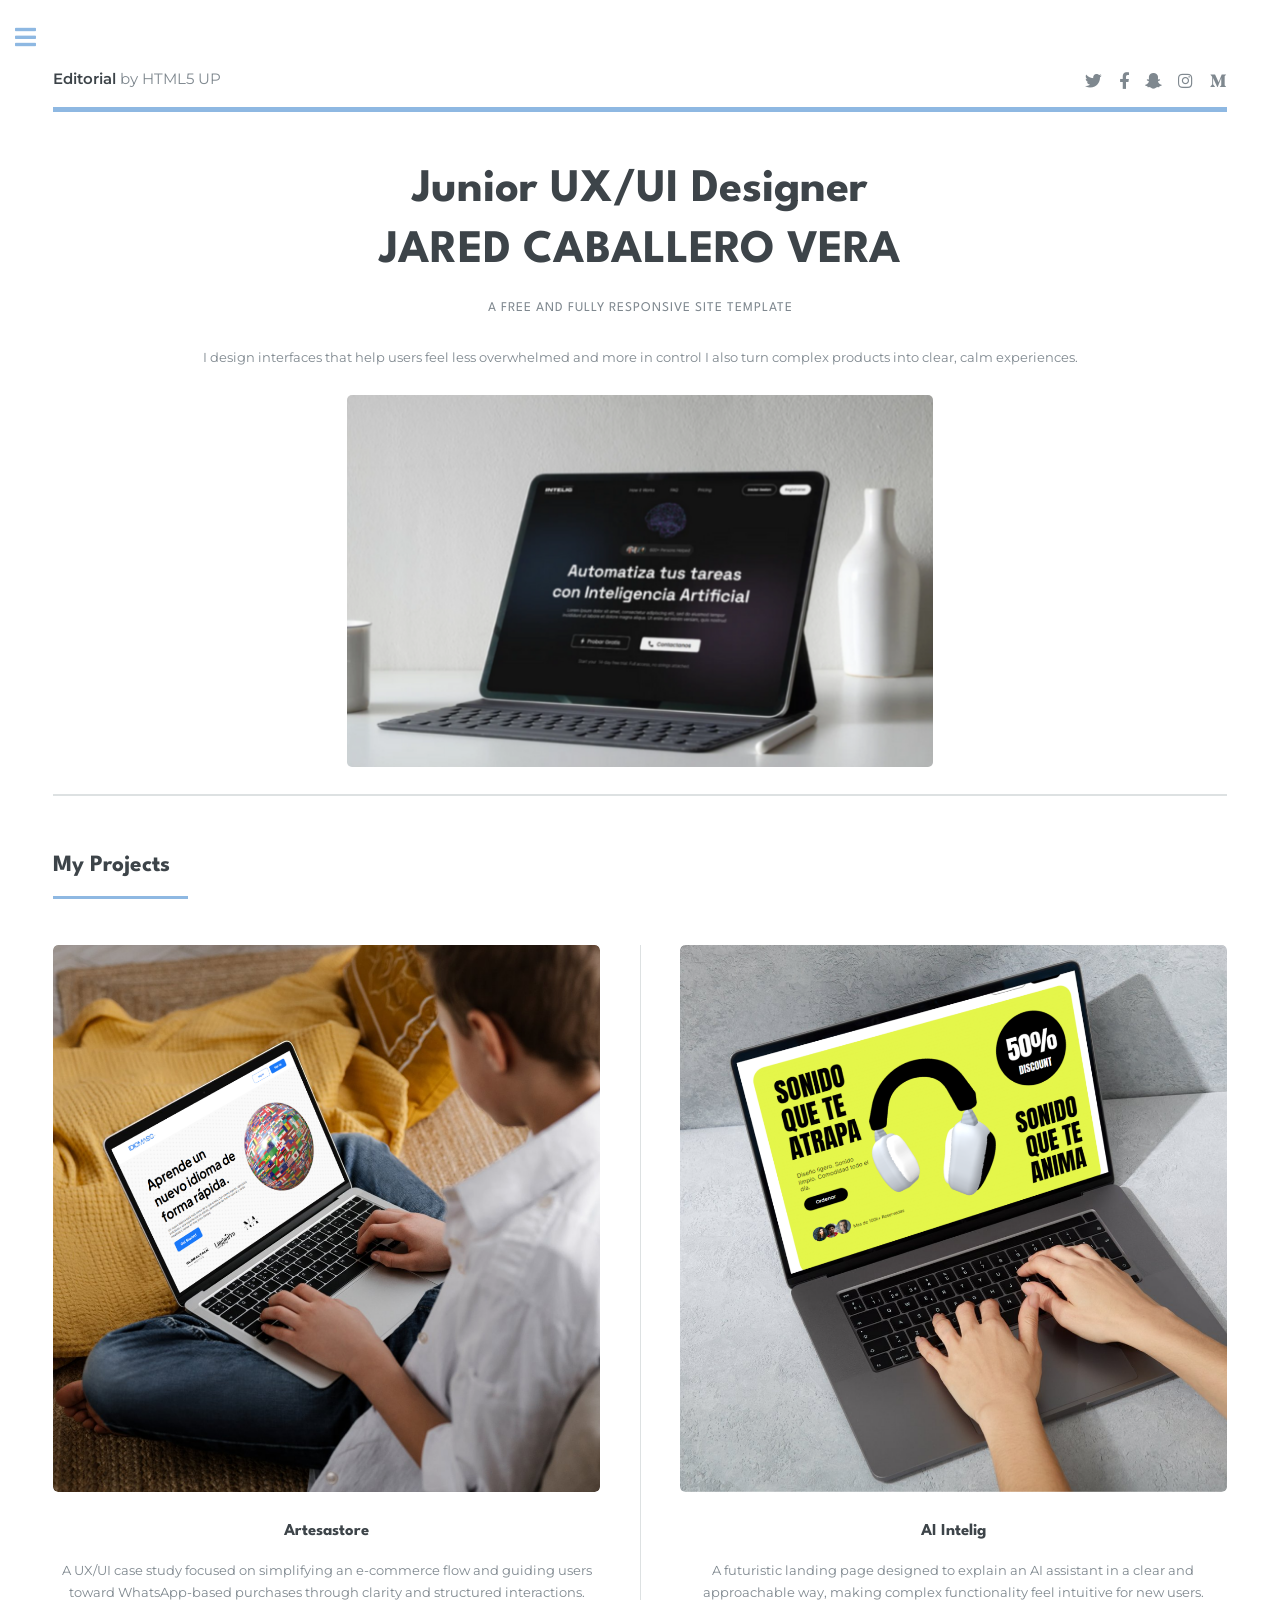
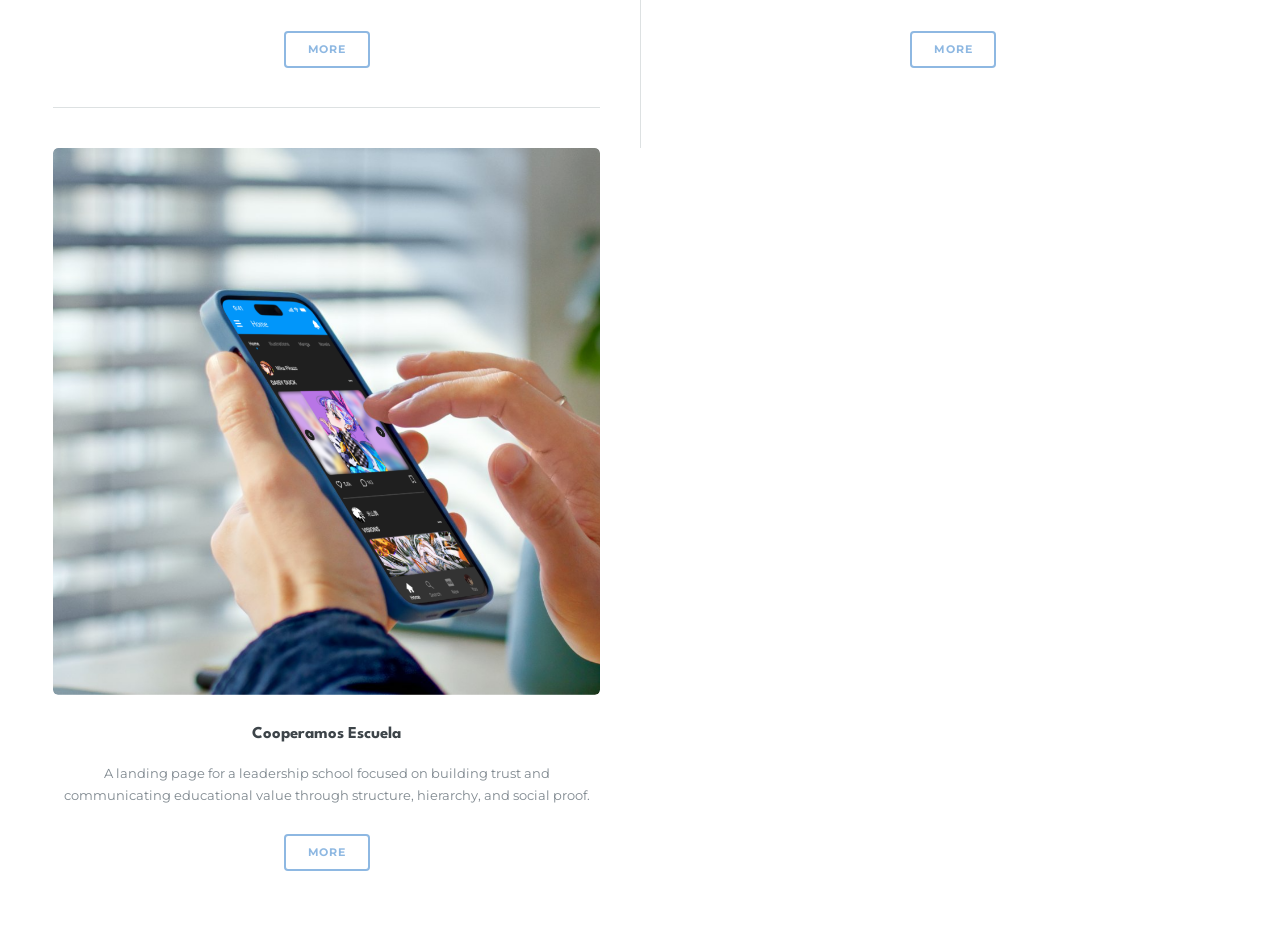
==== index.html @ 34483454 "Update index.html" ====
<!DOCTYPE HTML>
<!--
	Editorial by HTML5 UP
	html5up.net | @ajlkn
	Free for personal and commercial use under the CCA 3.0 license (html5up.net/license)
-->
<html>
	<head>
		<title>Editorial by HTML5 UP</title>
		<meta charset="utf-8" />
		<meta name="viewport" content="width=device-width, initial-scale=1, user-scalable=no" />
		<link rel="stylesheet" href="assets/css/main.css" />
	</head>
	<body class="is-preload">

		<!-- Wrapper -->
			<div id="wrapper">

				<!-- Main -->
					<div id="main">
						<div class="inner">

							<!-- Header -->
								<header id="header">
									<a href="index.html" class="logo"><strong>Editorial</strong> by HTML5 UP</a>
									<ul class="icons">
										<li><a href="#" class="icon brands fa-twitter"><span class="label">Twitter</span></a></li>
										<li><a href="#" class="icon brands fa-facebook-f"><span class="label">Facebook</span></a></li>
										<li><a href="#" class="icon brands fa-snapchat-ghost"><span class="label">Snapchat</span></a></li>
										<li><a href="#" class="icon brands fa-instagram"><span class="label">Instagram</span></a></li>
										<li><a href="#" class="icon brands fa-medium-m"><span class="label">Medium</span></a></li>
									</ul>
								</header>

							<!-- Banner -->
								<section id="banner">
									<div class="content">
										<header>
											<h1>Junior UX/UI Designer<br />
											JARED CABALLERO VERA</h1>
											<p>A free and fully responsive site template</p>
										</header>
										<p>I design interfaces that help users feel less overwhelmed and more in control I also turn complex products into clear, calm experiences.</p>

									<span class="image main">
										<img src="images/Fotodeverdad.png" alt="Mi foto del diseño">
										
									</span>
									</div>

										<!--OE ACA PARA INSERTAR LA IMAGEN -->


								</section>


						
														<!-- Section DE LOS PROYECTOS -->
								<section>
									<header class="major">
										<h2>My Projects</h2>
									</header>
									<div class="posts">
										<article>
											<a href="#" class="image"><img src="images/Imagen1.png" alt="" /></a>
											<h3>Artesastore</h3>
											<p>A UX/UI case study focused on simplifying an e-commerce flow and guiding users toward WhatsApp-based purchases through clarity and structured interactions.</p>
											<ul class="actions">
												<li><a href="#" class="button">More</a></li>
											</ul>
										</article>
										<article>
											<a href="#" class="image"><img src="images/Imagen2.png" alt="" /></a>
											<h3>AI Intelig</h3>
											<p>A futuristic landing page designed to explain an AI assistant in a clear and approachable way, making complex functionality feel intuitive for new users.</p>
											<ul class="actions">
												<li><a href="#" class="button">More</a></li>
											</ul>
										</article>
										<article>
											<a href="#" class="image"><img src="images/Imagen3.png" alt="" /></a>
											<h3>Cooperamos Escuela</h3>
											<p>A landing page for a leadership school focused on building trust and communicating educational value through structure, hierarchy, and social proof.</p>
											<ul class="actions">
												<li><a href="#" class="button">More</a></li>
											</ul>
										</article>

									</div>
								</section>

						</div>
					</div>


				<!-- Sidebar -->
					<div id="sidebar">
						<div class="inner">



							<!-- Menu -->
								<nav id="menu">
									<header class="major">
										<h2>Menu</h2>
									</header>
									<ul>
										<li><a href="index.html">Homepage</a></li>
										<li><a href="generic.html">Artesastore</a></li>
										<li><a href="Ai Intelig.html">AI Intelig</a></li>
										<li><a href="CooEsc.html">Cooperamos Escuela</a></li>
									</ul>
								</nav>

							<!-- Section -->


							<!-- Section -->
								<section>
									<header class="major">
										<h2>Get in touch</h2>
									</header>
									
									<ul class="contact">
										<li class="icon solid fa-envelope"><a href="#">contact.jaredcv@gmail.com</a></li>
										<li class="icon solid fa-phone">(+57) 317-5862447</li>
										<li class="icon solid fa-home">Bucaramanga,Colombia</li>
										
									</ul>
								</section>

							<!-- Footer -->
								<footer id="footer">
									<p class="copyright">&copy; Untitled. All rights reserved. Demo Images: <a href="https://unsplash.com">Unsplash</a>. Design: <a href="https://html5up.net">HTML5 UP</a>.</p>
								</footer>

						</div>
					</div>

			</div>

		<!-- Scripts -->
			<script src="assets/js/jquery.min.js"></script>
			<script src="assets/js/browser.min.js"></script>
			<script src="assets/js/breakpoints.min.js"></script>
			<script src="assets/js/util.js"></script>
			<script src="assets/js/main.js"></script>

	</body>
</html>
---- assets/css/main.css ----
@import url(fontawesome-all.min.css);
@import url("https://fonts.googleapis.com/css2?family=League+Spartan:wght@100..900&display=swap");
@import url('https://fonts.googleapis.com/css2?family=Montserrat:ital,wght@0,100..900;1,100..900&display=swap');

/*
	Editorial by HTML5 UP
	html5up.net | @ajlkn
	Free for personal and commercial use under the CCA 3.0 license (html5up.net/license)
*/
html, body, div, span, applet, object,
iframe, h1, h2, h3, h4, h5, h6, p, blockquote,
pre, a, abbr, acronym, address, big, cite,
code, del, dfn, em, img, ins, kbd, q, s, samp,
small, strike, strong, sub, sup, tt, var, b,
u, i, center, dl, dt, dd, ol, ul, li, fieldset,
form, label, legend, table, caption, tbody,
tfoot, thead, tr, th, td, article, aside,
canvas, details, embed, figure, figcaption,
footer, header, hgroup, menu, nav, output, ruby,
section, summary, time, mark, audio, video {
  margin: 0;
  padding: 0;
  border: 0;
  font-size: 100%;
  font: inherit;
  vertical-align: baseline; }

article, aside, details, figcaption, figure,
footer, header, hgroup, menu, nav, section {
  display: block; }

body {
  line-height: 1; }

ol, ul {
  list-style: none; }

blockquote, q {
  quotes: none; }
  blockquote:before, blockquote:after, q:before, q:after {
    content: '';
    content: none; }

table {
  border-collapse: collapse;
  border-spacing: 0; }

body {
  -webkit-text-size-adjust: none; }

mark {
  background-color: transparent;
  color: inherit; }

input::-moz-focus-inner {
  border: 0;
  padding: 0; }

input, select, textarea {
  -moz-appearance: none;
  -webkit-appearance: none;
  -ms-appearance: none;
  appearance: none; }

/* Basic */
@-ms-viewport {
  width: device-width; }

body {
  -ms-overflow-style: scrollbar; }

@media screen and (max-width: 480px) {
  html, body {
    min-width: 320px; } }

html {
  box-sizing: border-box; }

*, *:before, *:after {
  box-sizing: inherit; }

body {
  background: #ffffff; }
  body.is-preload *, body.is-preload *:before, body.is-preload *:after, body.is-resizing *, body.is-resizing *:before, body.is-resizing *:after {
    -moz-animation: none !important;
    -webkit-animation: none !important;
    -ms-animation: none !important;
    animation: none !important;
    -moz-transition: none !important;
    -webkit-transition: none !important;
    -ms-transition: none !important;
    transition: none !important; }

/* Type */
body, input, select, textarea {
  color: #7f888f;
  font-family: "Montserrat", sans-serif;
  font-size: 13pt;
  font-weight: 400;
  line-height: 1.65; }
  @media screen and (max-width: 1680px) {
    body, input, select, textarea {
      font-size: 11pt; } }
  @media screen and (max-width: 1280px) {
    body, input, select, textarea {
      font-size: 10pt; } }
  @media screen and (max-width: 360px) {
    body, input, select, textarea {
      font-size: 9pt; } }

a {
	font-family: "Montserrat", sans-serif !important;
  -moz-transition: color 0.2s ease-in-out, border-bottom-color 0.2s ease-in-out;
  -webkit-transition: color 0.2s ease-in-out, border-bottom-color 0.2s ease-in-out;
  -ms-transition: color 0.2s ease-in-out, border-bottom-color 0.2s ease-in-out;
  transition: color 0.2s ease-in-out, border-bottom-color 0.2s ease-in-out;
  border-bottom: dotted 1px;
  color: #8eb8e2;
  text-decoration: none; }
  a:hover {
    border-bottom-color: #8eb8e2;
    color: #8eb8e2 !important; }
    a:hover strong {
      color: inherit; }

strong, b {
  color: #3d4449;
  font-weight: 600; }

em, i {
  font-style: italic; }

p {
  margin: 0 0 2em 0; }

h1, h2, h3, h4, h5, h6 {
  color: #3d4449;
  font-family: "League Spartan", sans-serif;
  font-weight: 700;
  line-height: 1.5;
  margin: 0 0 1em 0; }
  h1 a, h2 a, h3 a, h4 a, h5 a, h6 a {
    color: inherit;
    text-decoration: none;
    border-bottom: 0; }

h1 {
  font-size: 4em;
  margin: 0 0 0.5em 0;
  line-height: 1.3; }

h2 {
  font-size: 1.75em; }

h3 {
  font-size: 1.25em; }

h4 {
  font-size: 1.1em; }

h5 {
  font-size: 0.9em; }

h6 {
  font-size: 0.7em; }

@media screen and (max-width: 1680px) {
  h1 {
    font-size: 3.5em; } }

@media screen and (max-width: 980px) {
  h1 {
    font-size: 3.25em; } }

@media screen and (max-width: 736px) {
  h1 {
    font-size: 2em;
    line-height: 1.4; }
  h2 {
    font-size: 1.5em; } }

sub {
  font-size: 0.8em;
  position: relative;
  top: 0.5em; }

sup {
  font-size: 0.8em;
  position: relative;
  top: -0.5em; }

blockquote {
  border-left: solid 3px rgba(210, 215, 217, 0.75);
  font-style: italic;
  margin: 0 0 2em 0;
  padding: 0.5em 0 0.5em 2em; }

code {
  background: rgba(230, 235, 237, 0.25);
  border-radius: 0.375em;
  border: solid 1px rgba(210, 215, 217, 0.75);
  font-family: "League Spartan", sans-serif;
  font-size: 0.9em;
  margin: 0 0.25em;
  padding: 0.25em 0.65em; }

pre {
  -webkit-overflow-scrolling: touch;
  font-family: "League Spartan", sans-serif;
  font-size: 0.9em;
  margin: 0 0 2em 0; }
  pre code {
    display: block;
    line-height: 1.75;
    padding: 1em 1.5em;
    overflow-x: auto; }

hr {
  border: 0;
  border-bottom: solid 1px rgba(210, 215, 217, 0.75);
  margin: 2em 0; }
  hr.major {
    margin: 3em 0; }

.align-left {
  text-align: left; }

.align-center {
  text-align: center; }

.align-right {
  text-align: right; }

/* Row */
.row {
  display: flex;
  flex-wrap: wrap;
  box-sizing: border-box;
  align-items: stretch; }
  .row > * {
    box-sizing: border-box; }
  .row.gtr-uniform > * > :last-child {
    margin-bottom: 0; }
  .row.aln-left {
    justify-content: flex-start; }
  .row.aln-center {
    justify-content: center; }
  .row.aln-right {
    justify-content: flex-end; }
  .row.aln-top {
    align-items: flex-start; }
  .row.aln-middle {
    align-items: center; }
  .row.aln-bottom {
    align-items: flex-end; }
  .row > .imp {
    order: -1; }
  .row > .col-1 {
    width: 8.33333%; }
  .row > .off-1 {
    margin-left: 8.33333%; }
  .row > .col-2 {
    width: 16.66667%; }
  .row > .off-2 {
    margin-left: 16.66667%; }
  .row > .col-3 {
    width: 25%; }
  .row > .off-3 {
    margin-left: 25%; }
  .row > .col-4 {
    width: 33.33333%; }
  .row > .off-4 {
    margin-left: 33.33333%; }
  .row > .col-5 {
    width: 41.66667%; }
  .row > .off-5 {
    margin-left: 41.66667%; }
  .row > .col-6 {
    width: 50%; }
  .row > .off-6 {
    margin-left: 50%; }
  .row > .col-7 {
    width: 58.33333%; }
  .row > .off-7 {
    margin-left: 58.33333%; }
  .row > .col-8 {
    width: 66.66667%; }
  .row > .off-8 {
    margin-left: 66.66667%; }
  .row > .col-9 {
    width: 75%; }
  .row > .off-9 {
    margin-left: 75%; }
  .row > .col-10 {
    width: 83.33333%; }
  .row > .off-10 {
    margin-left: 83.33333%; }
  .row > .col-11 {
    width: 91.66667%; }
  .row > .off-11 {
    margin-left: 91.66667%; }
  .row > .col-12 {
    width: 100%; }
  .row > .off-12 {
    margin-left: 100%; }
  .row.gtr-0 {
    margin-top: 0;
    margin-left: 0em; }
    .row.gtr-0 > * {
      padding: 0 0 0 0em; }
    .row.gtr-0.gtr-uniform {
      margin-top: 0em; }
      .row.gtr-0.gtr-uniform > * {
        padding-top: 0em; }
  .row.gtr-25 {
    margin-top: 0;
    margin-left: -0.375em; }
    .row.gtr-25 > * {
      padding: 0 0 0 0.375em; }
    .row.gtr-25.gtr-uniform {
      margin-top: -0.375em; }
      .row.gtr-25.gtr-uniform > * {
        padding-top: 0.375em; }
  .row.gtr-50 {
    margin-top: 0;
    margin-left: -0.75em; }
    .row.gtr-50 > * {
      padding: 0 0 0 0.75em; }
    .row.gtr-50.gtr-uniform {
      margin-top: -0.75em; }
      .row.gtr-50.gtr-uniform > * {
        padding-top: 0.75em; }
  .row {
    margin-top: 0;
    margin-left: -1.5em; }
    .row > * {
      padding: 0 0 0 1.5em; }
    .row.gtr-uniform {
      margin-top: -1.5em; }
      .row.gtr-uniform > * {
        padding-top: 1.5em; }
  .row.gtr-150 {
    margin-top: 0;
    margin-left: -2.25em; }
    .row.gtr-150 > * {
      padding: 0 0 0 2.25em; }
    .row.gtr-150.gtr-uniform {
      margin-top: -2.25em; }
      .row.gtr-150.gtr-uniform > * {
        padding-top: 2.25em; }
  .row.gtr-200 {
    margin-top: 0;
    margin-left: -3em; }
    .row.gtr-200 > * {
      padding: 0 0 0 3em; }
    .row.gtr-200.gtr-uniform {
      margin-top: -3em; }
      .row.gtr-200.gtr-uniform > * {
        padding-top: 3em; }
  @media screen and (max-width: 1680px) {
    .row {
      display: flex;
      flex-wrap: wrap;
      box-sizing: border-box;
      align-items: stretch; }
      .row > * {
        box-sizing: border-box; }
      .row.gtr-uniform > * > :last-child {
        margin-bottom: 0; }
      .row.aln-left {
        justify-content: flex-start; }
      .row.aln-center {
        justify-content: center; }
      .row.aln-right {
        justify-content: flex-end; }
      .row.aln-top {
        align-items: flex-start; }
      .row.aln-middle {
        align-items: center; }
      .row.aln-bottom {
        align-items: flex-end; }
      .row > .imp-xlarge {
        order: -1; }
      .row > .col-1-xlarge {
        width: 8.33333%; }
      .row > .off-1-xlarge {
        margin-left: 8.33333%; }
      .row > .col-2-xlarge {
        width: 16.66667%; }
      .row > .off-2-xlarge {
        margin-left: 16.66667%; }
      .row > .col-3-xlarge {
        width: 25%; }
      .row > .off-3-xlarge {
        margin-left: 25%; }
      .row > .col-4-xlarge {
        width: 33.33333%; }
      .row > .off-4-xlarge {
        margin-left: 33.33333%; }
      .row > .col-5-xlarge {
        width: 41.66667%; }
      .row > .off-5-xlarge {
        margin-left: 41.66667%; }
      .row > .col-6-xlarge {
        width: 50%; }
      .row > .off-6-xlarge {
        margin-left: 50%; }
      .row > .col-7-xlarge {
        width: 58.33333%; }
      .row > .off-7-xlarge {
        margin-left: 58.33333%; }
      .row > .col-8-xlarge {
        width: 66.66667%; }
      .row > .off-8-xlarge {
        margin-left: 66.66667%; }
      .row > .col-9-xlarge {
        width: 75%; }
      .row > .off-9-xlarge {
        margin-left: 75%; }
      .row > .col-10-xlarge {
        width: 83.33333%; }
      .row > .off-10-xlarge {
        margin-left: 83.33333%; }
      .row > .col-11-xlarge {
        width: 91.66667%; }
      .row > .off-11-xlarge {
        margin-left: 91.66667%; }
      .row > .col-12-xlarge {
        width: 100%; }
      .row > .off-12-xlarge {
        margin-left: 100%; }
      .row.gtr-0 {
        margin-top: 0;
        margin-left: 0em; }
        .row.gtr-0 > * {
          padding: 0 0 0 0em; }
        .row.gtr-0.gtr-uniform {
          margin-top: 0em; }
          .row.gtr-0.gtr-uniform > * {
            padding-top: 0em; }
      .row.gtr-25 {
        margin-top: 0;
        margin-left: -0.375em; }
        .row.gtr-25 > * {
          padding: 0 0 0 0.375em; }
        .row.gtr-25.gtr-uniform {
          margin-top: -0.375em; }
          .row.gtr-25.gtr-uniform > * {
            padding-top: 0.375em; }
      .row.gtr-50 {
        margin-top: 0;
        margin-left: -0.75em; }
        .row.gtr-50 > * {
          padding: 0 0 0 0.75em; }
        .row.gtr-50.gtr-uniform {
          margin-top: -0.75em; }
          .row.gtr-50.gtr-uniform > * {
            padding-top: 0.75em; }
      .row {
        margin-top: 0;
        margin-left: -1.5em; }
        .row > * {
          padding: 0 0 0 1.5em; }
        .row.gtr-uniform {
          margin-top: -1.5em; }
          .row.gtr-uniform > * {
            padding-top: 1.5em; }
      .row.gtr-150 {
        margin-top: 0;
        margin-left: -2.25em; }
        .row.gtr-150 > * {
          padding: 0 0 0 2.25em; }
        .row.gtr-150.gtr-uniform {
          margin-top: -2.25em; }
          .row.gtr-150.gtr-uniform > * {
            padding-top: 2.25em; }
      .row.gtr-200 {
        margin-top: 0;
        margin-left: -3em; }
        .row.gtr-200 > * {
          padding: 0 0 0 3em; }
        .row.gtr-200.gtr-uniform {
          margin-top: -3em; }
          .row.gtr-200.gtr-uniform > * {
            padding-top: 3em; } }
  @media screen and (max-width: 1280px) {
    .row {
      display: flex;
      flex-wrap: wrap;
      box-sizing: border-box;
      align-items: stretch; }
      .row > * {
        box-sizing: border-box; }
      .row.gtr-uniform > * > :last-child {
        margin-bottom: 0; }
      .row.aln-left {
        justify-content: flex-start; }
      .row.aln-center {
        justify-content: center; }
      .row.aln-right {
        justify-content: flex-end; }
      .row.aln-top {
        align-items: flex-start; }
      .row.aln-middle {
        align-items: center; }
      .row.aln-bottom {
        align-items: flex-end; }
      .row > .imp-large {
        order: -1; }
      .row > .col-1-large {
        width: 8.33333%; }
      .row > .off-1-large {
        margin-left: 8.33333%; }
      .row > .col-2-large {
        width: 16.66667%; }
      .row > .off-2-large {
        margin-left: 16.66667%; }
      .row > .col-3-large {
        width: 25%; }
      .row > .off-3-large {
        margin-left: 25%; }
      .row > .col-4-large {
        width: 33.33333%; }
      .row > .off-4-large {
        margin-left: 33.33333%; }
      .row > .col-5-large {
        width: 41.66667%; }
      .row > .off-5-large {
        margin-left: 41.66667%; }
      .row > .col-6-large {
        width: 50%; }
      .row > .off-6-large {
        margin-left: 50%; }
      .row > .col-7-large {
        width: 58.33333%; }
      .row > .off-7-large {
        margin-left: 58.33333%; }
      .row > .col-8-large {
        width: 66.66667%; }
      .row > .off-8-large {
        margin-left: 66.66667%; }
      .row > .col-9-large {
        width: 75%; }
      .row > .off-9-large {
        margin-left: 75%; }
      .row > .col-10-large {
        width: 83.33333%; }
      .row > .off-10-large {
        margin-left: 83.33333%; }
      .row > .col-11-large {
        width: 91.66667%; }
      .row > .off-11-large {
        margin-left: 91.66667%; }
      .row > .col-12-large {
        width: 100%; }
      .row > .off-12-large {
        margin-left: 100%; }
      .row.gtr-0 {
        margin-top: 0;
        margin-left: 0em; }
        .row.gtr-0 > * {
          padding: 0 0 0 0em; }
        .row.gtr-0.gtr-uniform {
          margin-top: 0em; }
          .row.gtr-0.gtr-uniform > * {
            padding-top: 0em; }
      .row.gtr-25 {
        margin-top: 0;
        margin-left: -0.375em; }
        .row.gtr-25 > * {
          padding: 0 0 0 0.375em; }
        .row.gtr-25.gtr-uniform {
          margin-top: -0.375em; }
          .row.gtr-25.gtr-uniform > * {
            padding-top: 0.375em; }
      .row.gtr-50 {
        margin-top: 0;
        margin-left: -0.75em; }
        .row.gtr-50 > * {
          padding: 0 0 0 0.75em; }
        .row.gtr-50.gtr-uniform {
          margin-top: -0.75em; }
          .row.gtr-50.gtr-uniform > * {
            padding-top: 0.75em; }
      .row {
        margin-top: 0;
        margin-left: -1.5em; }
        .row > * {
          padding: 0 0 0 1.5em; }
        .row.gtr-uniform {
          margin-top: -1.5em; }
          .row.gtr-uniform > * {
            padding-top: 1.5em; }
      .row.gtr-150 {
        margin-top: 0;
        margin-left: -2.25em; }
        .row.gtr-150 > * {
          padding: 0 0 0 2.25em; }
        .row.gtr-150.gtr-uniform {
          margin-top: -2.25em; }
          .row.gtr-150.gtr-uniform > * {
            padding-top: 2.25em; }
      .row.gtr-200 {
        margin-top: 0;
        margin-left: -3em; }
        .row.gtr-200 > * {
          padding: 0 0 0 3em; }
        .row.gtr-200.gtr-uniform {
          margin-top: -3em; }
          .row.gtr-200.gtr-uniform > * {
            padding-top: 3em; } }
  @media screen and (max-width: 980px) {
    .row {
      display: flex;
      flex-wrap: wrap;
      box-sizing: border-box;
      align-items: stretch; }
      .row > * {
        box-sizing: border-box; }
      .row.gtr-uniform > * > :last-child {
        margin-bottom: 0; }
      .row.aln-left {
        justify-content: flex-start; }
      .row.aln-center {
        justify-content: center; }
      .row.aln-right {
        justify-content: flex-end; }
      .row.aln-top {
        align-items: flex-start; }
      .row.aln-middle {
        align-items: center; }
      .row.aln-bottom {
        align-items: flex-end; }
      .row > .imp-medium {
        order: -1; }
      .row > .col-1-medium {
        width: 8.33333%; }
      .row > .off-1-medium {
        margin-left: 8.33333%; }
      .row > .col-2-medium {
        width: 16.66667%; }
      .row > .off-2-medium {
        margin-left: 16.66667%; }
      .row > .col-3-medium {
        width: 25%; }
      .row > .off-3-medium {
        margin-left: 25%; }
      .row > .col-4-medium {
        width: 33.33333%; }
      .row > .off-4-medium {
        margin-left: 33.33333%; }
      .row > .col-5-medium {
        width: 41.66667%; }
      .row > .off-5-medium {
        margin-left: 41.66667%; }
      .row > .col-6-medium {
        width: 50%; }
      .row > .off-6-medium {
        margin-left: 50%; }
      .row > .col-7-medium {
        width: 58.33333%; }
      .row > .off-7-medium {
        margin-left: 58.33333%; }
      .row > .col-8-medium {
        width: 66.66667%; }
      .row > .off-8-medium {
        margin-left: 66.66667%; }
      .row > .col-9-medium {
        width: 75%; }
      .row > .off-9-medium {
        margin-left: 75%; }
      .row > .col-10-medium {
        width: 83.33333%; }
      .row > .off-10-medium {
        margin-left: 83.33333%; }
      .row > .col-11-medium {
        width: 91.66667%; }
      .row > .off-11-medium {
        margin-left: 91.66667%; }
      .row > .col-12-medium {
        width: 100%; }
      .row > .off-12-medium {
        margin-left: 100%; }
      .row.gtr-0 {
        margin-top: 0;
        margin-left: 0em; }
        .row.gtr-0 > * {
          padding: 0 0 0 0em; }
        .row.gtr-0.gtr-uniform {
          margin-top: 0em; }
          .row.gtr-0.gtr-uniform > * {
            padding-top: 0em; }
      .row.gtr-25 {
        margin-top: 0;
        margin-left: -0.375em; }
        .row.gtr-25 > * {
          padding: 0 0 0 0.375em; }
        .row.gtr-25.gtr-uniform {
          margin-top: -0.375em; }
          .row.gtr-25.gtr-uniform > * {
            padding-top: 0.375em; }
      .row.gtr-50 {
        margin-top: 0;
        margin-left: -0.75em; }
        .row.gtr-50 > * {
          padding: 0 0 0 0.75em; }
        .row.gtr-50.gtr-uniform {
          margin-top: -0.75em; }
          .row.gtr-50.gtr-uniform > * {
            padding-top: 0.75em; }
      .row {
        margin-top: 0;
        margin-left: -1.5em; }
        .row > * {
          padding: 0 0 0 1.5em; }
        .row.gtr-uniform {
          margin-top: -1.5em; }
          .row.gtr-uniform > * {
            padding-top: 1.5em; }
      .row.gtr-150 {
        margin-top: 0;
        margin-left: -2.25em; }
        .row.gtr-150 > * {
          padding: 0 0 0 2.25em; }
        .row.gtr-150.gtr-uniform {
          margin-top: -2.25em; }
          .row.gtr-150.gtr-uniform > * {
            padding-top: 2.25em; }
      .row.gtr-200 {
        margin-top: 0;
        margin-left: -3em; }
        .row.gtr-200 > * {
          padding: 0 0 0 3em; }
        .row.gtr-200.gtr-uniform {
          margin-top: -3em; }
          .row.gtr-200.gtr-uniform > * {
            padding-top: 3em; } }
  @media screen and (max-width: 736px) {
    .row {
      display: flex;
      flex-wrap: wrap;
      box-sizing: border-box;
      align-items: stretch; }
      .row > * {
        box-sizing: border-box; }
      .row.gtr-uniform > * > :last-child {
        margin-bottom: 0; }
      .row.aln-left {
        justify-content: flex-start; }
      .row.aln-center {
        justify-content: center; }
      .row.aln-right {
        justify-content: flex-end; }
      .row.aln-top {
        align-items: flex-start; }
      .row.aln-middle {
        align-items: center; }
      .row.aln-bottom {
        align-items: flex-end; }
      .row > .imp-small {
        order: -1; }
      .row > .col-1-small {
        width: 8.33333%; }
      .row > .off-1-small {
        margin-left: 8.33333%; }
      .row > .col-2-small {
        width: 16.66667%; }
      .row > .off-2-small {
        margin-left: 16.66667%; }
      .row > .col-3-small {
        width: 25%; }
      .row > .off-3-small {
        margin-left: 25%; }
      .row > .col-4-small {
        width: 33.33333%; }
      .row > .off-4-small {
        margin-left: 33.33333%; }
      .row > .col-5-small {
        width: 41.66667%; }
      .row > .off-5-small {
        margin-left: 41.66667%; }
      .row > .col-6-small {
        width: 50%; }
      .row > .off-6-small {
        margin-left: 50%; }
      .row > .col-7-small {
        width: 58.33333%; }
      .row > .off-7-small {
        margin-left: 58.33333%; }
      .row > .col-8-small {
        width: 66.66667%; }
      .row > .off-8-small {
        margin-left: 66.66667%; }
      .row > .col-9-small {
        width: 75%; }
      .row > .off-9-small {
        margin-left: 75%; }
      .row > .col-10-small {
        width: 83.33333%; }
      .row > .off-10-small {
        margin-left: 83.33333%; }
      .row > .col-11-small {
        width: 91.66667%; }
      .row > .off-11-small {
        margin-left: 91.66667%; }
      .row > .col-12-small {
        width: 100%; }
      .row > .off-12-small {
        margin-left: 100%; }
      .row.gtr-0 {
        margin-top: 0;
        margin-left: 0em; }
        .row.gtr-0 > * {
          padding: 0 0 0 0em; }
        .row.gtr-0.gtr-uniform {
          margin-top: 0em; }
          .row.gtr-0.gtr-uniform > * {
            padding-top: 0em; }
      .row.gtr-25 {
        margin-top: 0;
        margin-left: -0.375em; }
        .row.gtr-25 > * {
          padding: 0 0 0 0.375em; }
        .row.gtr-25.gtr-uniform {
          margin-top: -0.375em; }
          .row.gtr-25.gtr-uniform > * {
            padding-top: 0.375em; }
      .row.gtr-50 {
        margin-top: 0;
        margin-left: -0.75em; }
        .row.gtr-50 > * {
          padding: 0 0 0 0.75em; }
        .row.gtr-50.gtr-uniform {
          margin-top: -0.75em; }
          .row.gtr-50.gtr-uniform > * {
            padding-top: 0.75em; }
      .row {
        margin-top: 0;
        margin-left: -1.5em; }
        .row > * {
          padding: 0 0 0 1.5em; }
        .row.gtr-uniform {
          margin-top: -1.5em; }
          .row.gtr-uniform > * {
            padding-top: 1.5em; }
      .row.gtr-150 {
        margin-top: 0;
        margin-left: -2.25em; }
        .row.gtr-150 > * {
          padding: 0 0 0 2.25em; }
        .row.gtr-150.gtr-uniform {
          margin-top: -2.25em; }
          .row.gtr-150.gtr-uniform > * {
            padding-top: 2.25em; }
      .row.gtr-200 {
        margin-top: 0;
        margin-left: -3em; }
        .row.gtr-200 > * {
          padding: 0 0 0 3em; }
        .row.gtr-200.gtr-uniform {
          margin-top: -3em; }
          .row.gtr-200.gtr-uniform > * {
            padding-top: 3em; } }
  @media screen and (max-width: 480px) {
    .row {
      display: flex;
      flex-wrap: wrap;
      box-sizing: border-box;
      align-items: stretch; }
      .row > * {
        box-sizing: border-box; }
      .row.gtr-uniform > * > :last-child {
        margin-bottom: 0; }
      .row.aln-left {
        justify-content: flex-start; }
      .row.aln-center {
        justify-content: center; }
      .row.aln-right {
        justify-content: flex-end; }
      .row.aln-top {
        align-items: flex-start; }
      .row.aln-middle {
        align-items: center; }
      .row.aln-bottom {
        align-items: flex-end; }
      .row > .imp-xsmall {
        order: -1; }
      .row > .col-1-xsmall {
        width: 8.33333%; }
      .row > .off-1-xsmall {
        margin-left: 8.33333%; }
      .row > .col-2-xsmall {
        width: 16.66667%; }
      .row > .off-2-xsmall {
        margin-left: 16.66667%; }
      .row > .col-3-xsmall {
        width: 25%; }
      .row > .off-3-xsmall {
        margin-left: 25%; }
      .row > .col-4-xsmall {
        width: 33.33333%; }
      .row > .off-4-xsmall {
        margin-left: 33.33333%; }
      .row > .col-5-xsmall {
        width: 41.66667%; }
      .row > .off-5-xsmall {
        margin-left: 41.66667%; }
      .row > .col-6-xsmall {
        width: 50%; }
      .row > .off-6-xsmall {
        margin-left: 50%; }
      .row > .col-7-xsmall {
        width: 58.33333%; }
      .row > .off-7-xsmall {
        margin-left: 58.33333%; }
      .row > .col-8-xsmall {
        width: 66.66667%; }
      .row > .off-8-xsmall {
        margin-left: 66.66667%; }
      .row > .col-9-xsmall {
        width: 75%; }
      .row > .off-9-xsmall {
        margin-left: 75%; }
      .row > .col-10-xsmall {
        width: 83.33333%; }
      .row > .off-10-xsmall {
        margin-left: 83.33333%; }
      .row > .col-11-xsmall {
        width: 91.66667%; }
      .row > .off-11-xsmall {
        margin-left: 91.66667%; }
      .row > .col-12-xsmall {
        width: 100%; }
      .row > .off-12-xsmall {
        margin-left: 100%; }
      .row.gtr-0 {
        margin-top: 0;
        margin-left: 0em; }
        .row.gtr-0 > * {
          padding: 0 0 0 0em; }
        .row.gtr-0.gtr-uniform {
          margin-top: 0em; }
          .row.gtr-0.gtr-uniform > * {
            padding-top: 0em; }
      .row.gtr-25 {
        margin-top: 0;
        margin-left: -0.375em; }
        .row.gtr-25 > * {
          padding: 0 0 0 0.375em; }
        .row.gtr-25.gtr-uniform {
          margin-top: -0.375em; }
          .row.gtr-25.gtr-uniform > * {
            padding-top: 0.375em; }
      .row.gtr-50 {
        margin-top: 0;
        margin-left: -0.75em; }
        .row.gtr-50 > * {
          padding: 0 0 0 0.75em; }
        .row.gtr-50.gtr-uniform {
          margin-top: -0.75em; }
          .row.gtr-50.gtr-uniform > * {
            padding-top: 0.75em; }
      .row {
        margin-top: 0;
        margin-left: -1.5em; }
        .row > * {
          padding: 0 0 0 1.5em; }
        .row.gtr-uniform {
          margin-top: -1.5em; }
          .row.gtr-uniform > * {
            padding-top: 1.5em; }
      .row.gtr-150 {
        margin-top: 0;
        margin-left: -2.25em; }
        .row.gtr-150 > * {
          padding: 0 0 0 2.25em; }
        .row.gtr-150.gtr-uniform {
          margin-top: -2.25em; }
          .row.gtr-150.gtr-uniform > * {
            padding-top: 2.25em; }
      .row.gtr-200 {
        margin-top: 0;
        margin-left: -3em; }
        .row.gtr-200 > * {
          padding: 0 0 0 3em; }
        .row.gtr-200.gtr-uniform {
          margin-top: -3em; }
          .row.gtr-200.gtr-uniform > * {
            padding-top: 3em; } }

/* Section/Article */
section.special, article.special {
  text-align: center; }

header p {
  font-family: "League Spartan", sans-serif;
  font-size: 1em;
  font-weight: 400;
  letter-spacing: 0.075em;
  margin-top: -0.5em;
  text-transform: uppercase; }

header.major > :last-child {
  border-bottom: solid 3px #8eb8e2; /*LINEA DE ABAJO DE LA SIDEBAR*/
  display: inline-block;
  margin: 0 0 2em 0;
  padding: 0 0.75em 0.5em 0; }

header.main > :last-child {
  margin: 0 0 1em 0; }

/* Form */
form {
  margin: 0 0 2em 0; }

label {
  color: #3d4449;
  display: block;
  font-size: 0.9em;
  font-weight: 600;
  margin: 0 0 1em 0; }

input[type="text"],
input[type="password"],
input[type="email"],
input[type="tel"],
input[type="search"],
input[type="url"],
select,
textarea {
  -moz-appearance: none;
  -webkit-appearance: none;
  -ms-appearance: none;
  appearance: none;
  background: #ffffff;
  border-radius: 0.375em;
  border: none;
  border: solid 1px rgba(210, 215, 217, 0.75);
  color: inherit;
  display: block;
  outline: 0;
  padding: 0 1em;
  text-decoration: none;
  width: 100%; }
  input[type="text"]:invalid,
  input[type="password"]:invalid,
  input[type="email"]:invalid,
  input[type="tel"]:invalid,
  input[type="search"]:invalid,
  input[type="url"]:invalid,
  select:invalid,
  textarea:invalid {
    box-shadow: none; }
  input[type="text"]:focus,
  input[type="password"]:focus,
  input[type="email"]:focus,
  input[type="tel"]:focus,
  input[type="search"]:focus,
  input[type="url"]:focus,
  select:focus,
  textarea:focus {
    border-color: #f56a6a;
    box-shadow: 0 0 0 1px #f56a6a; }

select {
  background-image: url("data:image/svg+xml;charset=utf8,%3Csvg xmlns='http://www.w3.org/2000/svg' width='40' height='40' preserveAspectRatio='none' viewBox='0 0 40 40'%3E%3Cpath d='M9.4,12.3l10.4,10.4l10.4-10.4c0.2-0.2,0.5-0.4,0.9-0.4c0.3,0,0.6,0.1,0.9,0.4l3.3,3.3c0.2,0.2,0.4,0.5,0.4,0.9 c0,0.4-0.1,0.6-0.4,0.9L20.7,31.9c-0.2,0.2-0.5,0.4-0.9,0.4c-0.3,0-0.6-0.1-0.9-0.4L4.3,17.3c-0.2-0.2-0.4-0.5-0.4-0.9 c0-0.4,0.1-0.6,0.4-0.9l3.3-3.3c0.2-0.2,0.5-0.4,0.9-0.4S9.1,12.1,9.4,12.3z' fill='rgba(210, 215, 217, 0.75)' /%3E%3C/svg%3E");
  background-size: 1.25em;
  background-repeat: no-repeat;
  background-position: calc(100% - 1em) center;
  height: 2.75em;
  padding-right: 2.75em;
  text-overflow: ellipsis; }
  select option {
    color: #3d4449;
    background: #ffffff; }
  select:focus::-ms-value {
    background-color: transparent; }
  select::-ms-expand {
    display: none; }

input[type="text"],
input[type="password"],
input[type="email"],
input[type="tel"],
input[type="search"],
input[type="url"],
select {
  height: 2.75em; }

textarea {
  padding: 0.75em 1em; }

input[type="checkbox"],
input[type="radio"] {
  -moz-appearance: none;
  -webkit-appearance: none;
  -ms-appearance: none;
  appearance: none;
  display: block;
  float: left;
  margin-right: -2em;
  opacity: 0;
  width: 1em;
  z-index: -1; }
  input[type="checkbox"] + label,
  input[type="radio"] + label {
    text-decoration: none;
    color: #7f888f;
    cursor: pointer;
    display: inline-block;
    font-size: 1em;
    font-weight: 400;
    padding-left: 2.4em;
    padding-right: 0.75em;
    position: relative; }
    input[type="checkbox"] + label:before,
    input[type="radio"] + label:before {
      -moz-osx-font-smoothing: grayscale;
      -webkit-font-smoothing: antialiased;
      display: inline-block;
      font-style: normal;
      font-variant: normal;
      text-rendering: auto;
      line-height: 1;
      text-transform: none !important;
      font-family: 'Font Awesome 5 Free';
      font-weight: 900; }
    input[type="checkbox"] + label:before,
    input[type="radio"] + label:before {
      background: #ffffff;
      border-radius: 0.375em;
      border: solid 1px rgba(210, 215, 217, 0.75);
      content: '';
      display: inline-block;
      font-size: 0.8em;
      height: 2.0625em;
      left: 0;
      line-height: 2.0625em;
      position: absolute;
      text-align: center;
      top: 0;
      width: 2.0625em; }
  input[type="checkbox"]:checked + label:before,
  input[type="radio"]:checked + label:before {
    background: #3d4449;
    border-color: #3d4449;
    color: #ffffff;
    content: '\f00c'; }
  input[type="checkbox"]:focus + label:before,
  input[type="radio"]:focus + label:before {
    border-color: #f56a6a;
    box-shadow: 0 0 0 1px #f56a6a; }

input[type="checkbox"] + label:before {
  border-radius: 0.375em; }

input[type="radio"] + label:before {
  border-radius: 100%; }

::-webkit-input-placeholder {
  color: #9fa3a6 !important;
  opacity: 1.0; }

:-moz-placeholder {
  color: #9fa3a6 !important;
  opacity: 1.0; }

::-moz-placeholder {
  color: #9fa3a6 !important;
  opacity: 1.0; }

:-ms-input-placeholder {
  color: #9fa3a6 !important;
  opacity: 1.0; }

/* Box */
.box {
  border-radius: 0.375em;
  border: solid 1px rgba(210, 215, 217, 0.75);
  margin-bottom: 2em;
  padding: 1.5em; }
  .box > :last-child,
  .box > :last-child > :last-child,
  .box > :last-child > :last-child > :last-child {
    margin-bottom: 0; }
  .box.alt {
    border: 0;
    border-radius: 0;
    padding: 0; }

/* Icon */
.icon {
  text-decoration: none;
  border-bottom: none;
  position: relative; }
  .icon:before {
    -moz-osx-font-smoothing: grayscale;
    -webkit-font-smoothing: antialiased;
    display: inline-block;
    font-style: normal;
    font-variant: normal;
    text-rendering: auto;
    line-height: 1;
    text-transform: none !important;
    font-family: 'Font Awesome 5 Free';
    font-weight: 400; }
  .icon > .label {
    display: none; }
  .icon:before {
    line-height: inherit; }
  .icon.solid:before {
    font-weight: 900; }
  .icon.brands:before {
    font-family: 'Font Awesome 5 Brands'; }

/* Image */
.image {
  border-radius: 0.375em;
  border: 0;
  display: inline-block;
  position: relative; }
  .image img {
    border-radius: 0.375em;
    display: block; }
  .image.left, .image.right {
    max-width: 40%; }
    .image.left img, .image.right img {
      width: 100%; }
  .image.left {
    float: left;
    padding: 0 1.5em 1em 0;
    top: 0.25em; }
  .image.right {
    float: right;
    padding: 0 0 1em 1.5em;
    top: 0.25em; }
  .image.fit {
    display: block;
    margin: 0 0 2em 0;
    width: 100%; }
    .image.fit img {
      width: 100%; }
  .image.main {
    display: block;
    margin: 0 0 3em 0;
    width: 100%; }
    .image.main img {
      width: 100%; }

a.image {
  overflow: hidden; }
  a.image img {
    -moz-transition: -moz-transform 0.2s ease;
    -webkit-transition: -webkit-transform 0.2s ease;
    -ms-transition: -ms-transform 0.2s ease;
    transition: transform 0.2s ease; }
  a.image:hover img {
    -moz-transform: scale(1.075);
    -webkit-transform: scale(1.075);
    -ms-transform: scale(1.075);
    transform: scale(1.075); }

/* List */
ol {
  list-style: decimal;
  margin: 0 0 2em 0;
  padding-left: 1.25em; }
  ol li {
    padding-left: 0.25em; }

ul {
  list-style: disc;
  margin: 0 0 2em 0;
  padding-left: 1em; }
  ul li {
    padding-left: 0.5em; }
  ul.alt {
    list-style: none;
    padding-left: 0; }
    ul.alt li {
      border-top: solid 1px rgba(210, 215, 217, 0.75);
      padding: 0.5em 0; }
      ul.alt li:first-child {
        border-top: 0;
        padding-top: 0; }

dl {
  margin: 0 0 2em 0; }
  dl dt {
    display: block;
    font-weight: 600;
    margin: 0 0 1em 0; }
  dl dd {
    margin-left: 2em; }

/* Actions */
ul.actions {
  display: -moz-flex;
  display: -webkit-flex;
  display: -ms-flex;
  display: flex;
	justify-content: center;
  cursor: default;
  list-style: none;
  margin-left: -1em;
  padding-left: 0; }
  ul.actions li {
    padding: 0 0 0 1em;
    vertical-align: middle; }
  ul.actions.special {
    -moz-justify-content: center;
    -webkit-justify-content: center;
    -ms-justify-content: center;
    justify-content: center;
    width: 100%;
    margin-left: 0; }
    ul.actions.special li:first-child {
      padding-left: 0; }
  ul.actions.stacked {
    -moz-flex-direction: column;
    -webkit-flex-direction: column;
    -ms-flex-direction: column;
    flex-direction: column;
    margin-left: 0; }
    ul.actions.stacked li {
      padding: 1.3em 0 0 0; }
      ul.actions.stacked li:first-child {
        padding-top: 0; }
  ul.actions.fit {
    width: calc(100% + 1em); }
    ul.actions.fit li {
      -moz-flex-grow: 1;
      -webkit-flex-grow: 1;
      -ms-flex-grow: 1;
      flex-grow: 1;
      -moz-flex-shrink: 1;
      -webkit-flex-shrink: 1;
      -ms-flex-shrink: 1;
      flex-shrink: 1;
      width: 100%; }
      ul.actions.fit li > * {
        width: 100%; }
    ul.actions.fit.stacked {
      width: 100%; }

/* Icons */
ul.icons {
  cursor: default;
  list-style: none;
  padding-left: 0; }
  ul.icons li {
    display: inline-block;
    padding: 0 1em 0 0; }
    ul.icons li:last-child {
      padding-right: 0; }
    ul.icons li .icon {
      color: inherit; }
      ul.icons li .icon:before {
        font-size: 1.25em; }

/* Contact */
ul.contact {
  list-style: none;
  padding: 0; }
  ul.contact li {
    text-decoration: none;
    border-top: solid 1px rgba(210, 215, 217, 0.75);
    margin: 1.5em 0 0 0;
    padding: 1.5em 0 0 3em;
    position: relative; }
    ul.contact li:before {
      -moz-osx-font-smoothing: grayscale;
      -webkit-font-smoothing: antialiased;
      display: inline-block;
      font-style: normal;
      font-variant: normal;
      text-rendering: auto;
      line-height: 1;
      text-transform: none !important;
      font-family: 'Font Awesome 5 Free';
      font-weight: 400; }
    ul.contact li:before {
      color: #3d4449;
      display: inline-block;
      font-size: 1.5em;
      height: 1.125em;
      left: 0;
      line-height: 1.125em;
      position: absolute;
      text-align: center;
      top: 1em;
      width: 1.5em; }
    ul.contact li:first-child {
      border-top: 0;
      margin-top: 0;
      padding-top: 0; }
      ul.contact li:first-child:before {
        top: 0; }
    ul.contact li a {
      color: inherit; }

/* Pagination */
ul.pagination {
  cursor: default;
  list-style: none;
  padding-left: 0; }
  ul.pagination li {
    display: inline-block;
    padding-left: 0;
    vertical-align: middle; }
    ul.pagination li > .page {
      -moz-transition: background-color 0.2s ease-in-out, color 0.2s ease-in-out;
      -webkit-transition: background-color 0.2s ease-in-out, color 0.2s ease-in-out;
      -ms-transition: background-color 0.2s ease-in-out, color 0.2s ease-in-out;
      transition: background-color 0.2s ease-in-out, color 0.2s ease-in-out;
      border-bottom: 0;
      border-radius: 0.375em;
      display: inline-block;
      font-size: 0.8em;
      font-weight: 600;
      height: 2em;
      line-height: 2em;
      margin: 0 0.125em;
      min-width: 2em;
      padding: 0 0.5em;
      text-align: center; }
      ul.pagination li > .page.active {
        background-color: #f56a6a;
        color: #ffffff !important; }
        ul.pagination li > .page.active:hover {
          background-color: #f67878; }
        ul.pagination li > .page.active:active {
          background-color: #f45c5c; }
    ul.pagination li:first-child {
      padding-right: 0.75em; }
    ul.pagination li:last-child {
      padding-left: 0.75em; }
  @media screen and (max-width: 480px) {
    ul.pagination li:nth-child(n+2):nth-last-child(n+2) {
      display: none; }
    ul.pagination li:first-child {
      padding-right: 0; } }

/* Table */
.table-wrapper {
  -webkit-overflow-scrolling: touch;
  overflow-x: auto; }

table {
  margin: 0 0 2em 0;
  width: 100%; }
  table tbody tr {
    border: solid 1px rgba(210, 215, 217, 0.75);
    border-left: 0;
    border-right: 0; }
    table tbody tr:nth-child(2n + 1) {
      background-color: rgba(230, 235, 237, 0.25); }
  table td {
    padding: 0.75em 0.75em; }
  table th {
    color: #3d4449;
    font-size: 0.9em;
    font-weight: 600;
    padding: 0 0.75em 0.75em 0.75em;
    text-align: left; }
  table thead {
    border-bottom: solid 2px rgba(210, 215, 217, 0.75); }
  table tfoot {
    border-top: solid 2px rgba(210, 215, 217, 0.75); }
  table.alt {
    border-collapse: separate; }
    table.alt tbody tr td {
      border: solid 1px rgba(210, 215, 217, 0.75);
      border-left-width: 0;
      border-top-width: 0; }
      table.alt tbody tr td:first-child {
        border-left-width: 1px; }
    table.alt tbody tr:first-child td {
      border-top-width: 1px; }
    table.alt thead {
      border-bottom: 0; }
    table.alt tfoot {
      border-top: 0; }

/* Button */
input[type="submit"],
input[type="reset"],
input[type="button"],
button,
.button {
  -moz-appearance: none;
  -webkit-appearance: none;
  -ms-appearance: none;
  appearance: none;
  -moz-transition: background-color 0.2s ease-in-out, color 0.2s ease-in-out;
  -webkit-transition: background-color 0.2s ease-in-out, color 0.2s ease-in-out;
  -ms-transition: background-color 0.2s ease-in-out, color 0.2s ease-in-out;
  transition: background-color 0.2s ease-in-out, color 0.2s ease-in-out;
  background-color: transparent;
  border-radius: 0.375em;
  border: 0;
  box-shadow: inset 0 0 0 2px #8eb8e2; /*ACA VAN EL DELINEADO*/
  color: #8eb8e2 !important; /*EL TEXTO*/
  cursor: pointer;
  display: inline-block;
  font-family: "League Spartan", sans-serif;
  font-size: 0.8em;
  font-weight: 700;
  height: 3.5em;
  letter-spacing: 0.075em;
  line-height: 3.5em;
  padding: 0 2.25em;
  text-align: center;
  text-decoration: none;
  text-transform: uppercase;
  white-space: nowrap; }
  input[type="submit"]:hover,
  input[type="reset"]:hover,
  input[type="button"]:hover,
  button:hover,
  .button:hover {
  color: #51575b !important;
    background-color: #eaf0f7; } /*HOVER*/
  input[type="submit"]:active,
  input[type="reset"]:active,
  input[type="button"]:active,
  button:active,
  .button:active {
    background-color: rgba(95, 93, 99, 0.15); }
  input[type="submit"].icon:before,
  input[type="reset"].icon:before,
  input[type="button"].icon:before,
  button.icon:before,
  .button.icon:before {
    margin-right: 0.5em; }
  input[type="submit"].fit,
  input[type="reset"].fit,
  input[type="button"].fit,
  button.fit,
  .button.fit {
    width: 100%; }
  input[type="submit"].small,
  input[type="reset"].small,
  input[type="button"].small,
  button.small,
  .button.small {
    font-size: 0.6em; }
  input[type="submit"].large,
  input[type="reset"].large,
  input[type="button"].large,
  button.large,
  .button.large {
    font-size: 1em;
    height: 3.65em;
    line-height: 3.65em; }
  input[type="submit"].primary,
  input[type="reset"].primary,
  input[type="button"].primary,
  button.primary,
  .button.primary {
    background-color: #8eb8e2; 
    box-shadow: none;
    color: #ffffff !important; } /*color del fondo*/
    input[type="submit"].primary:hover,
    input[type="reset"].primary:hover,
    input[type="button"].primary:hover,
    button.primary:hover,
    .button.primary:hover {
      background-color: #8eb8e2; }
    input[type="submit"].primary:active,
    input[type="reset"].primary:active,
    input[type="button"].primary:active,
    button.primary:active,
    .button.primary:active {
      background-color: #5f5d63; }
  input[type="submit"].disabled, input[type="submit"]:disabled,
  input[type="reset"].disabled,
  input[type="reset"]:disabled,
  input[type="button"].disabled,
  input[type="button"]:disabled,
  button.disabled,
  button:disabled,
  .button.disabled,
  .button:disabled {
    pointer-events: none;
    opacity: 0.25; }

/* Mini Posts */
.mini-posts article {
  border-top: solid 1px rgba(210, 215, 217, 0.75);
  margin-top: 2em;
  padding-top: 2em; }
  .mini-posts article .image {
    display: block;
    margin: 0 0 1.5em 0; }
    .mini-posts article .image img {
      display: block;
      width: 100%; }
  .mini-posts article:first-child {
    border-top: 0;
    margin-top: 0;
    padding-top: 0; }

/* Features */
.features {
  display: -moz-flex;
  display: -webkit-flex;
  display: -ms-flex;
  display: flex;
  -moz-flex-wrap: wrap;
  -webkit-flex-wrap: wrap;
  -ms-flex-wrap: wrap;
  flex-wrap: wrap;
  margin: 0 0 2em -3em;
  width: calc(100% + 3em); }
  .features article {
    -moz-align-items: center;
    -webkit-align-items: center;
    -ms-align-items: center;
    align-items: center;
    display: -moz-flex;
    display: -webkit-flex;
    display: -ms-flex;
    display: flex;
    margin: 0 0 3em 3em;
    position: relative;
    width: calc(50% - 3em); }
    .features article:nth-child(2n - 1) {
      margin-right: 1.5em; }
    .features article:nth-child(2n) {
      margin-left: 1.5em; }
    .features article:nth-last-child(1), .features article:nth-last-child(2) {
      margin-bottom: 0; }
    .features article .icon {
      -moz-flex-grow: 0;
      -webkit-flex-grow: 0;
      -ms-flex-grow: 0;
      flex-grow: 0;
      -moz-flex-shrink: 0;
      -webkit-flex-shrink: 0;
      -ms-flex-shrink: 0;
      flex-shrink: 0;
      display: block;
      height: 10em;
      line-height: 10em;
      margin: 0 2em 0 0;
      text-align: center;
      width: 10em; }
      .features article .icon:before {
        color: #8eb8e2;
        font-size: 2.75rem;
        position: relative;
        top: 0.05em; }
      .features article .icon:after {
        -moz-transform: rotate(45deg);
        -webkit-transform: rotate(45deg);
        -ms-transform: rotate(45deg);
        transform: rotate(45deg);
        border-radius: 0.25rem;
        border: solid 2px rgba(210, 215, 217, 0.75);
        content: '';
        display: block;
        height: 7em;
        left: 50%;
        margin: -3.5em 0 0 -3.5em;
        position: absolute;
        top: 50%;
        width: 7em; }
    .features article .content {
      -moz-flex-grow: 1;
      -webkit-flex-grow: 1;
      -ms-flex-grow: 1;
      flex-grow: 1;
      -moz-flex-shrink: 1;
      -webkit-flex-shrink: 1;
      -ms-flex-shrink: 1;
      flex-shrink: 1;
      width: 100%; }
      .features article .content > :last-child {
        margin-bottom: 0; }
  @media screen and (max-width: 980px) {
    .features {
      margin: 0 0 2em 0;
      width: 100%; }
      .features article {
        margin: 0 0 3em 0;
        width: 100%; }
        .features article:nth-child(2n - 1) {
          margin-right: 0; }
        .features article:nth-child(2n) {
          margin-left: 0; }
        .features article:nth-last-child(1), .features article:nth-last-child(2) {
          margin-bottom: 3em; }
        .features article:last-child {
          margin-bottom: 0; }
        .features article .icon {
          height: 8em;
          line-height: 8em;
          width: 8em; }
          .features article .icon:before {
            font-size: 2.25rem; }
          .features article .icon:after {
            height: 6em;
            margin: -3em 0 0 -3em;
            width: 6em; } }
  @media screen and (max-width: 480px) {
    .features article {
      -moz-flex-direction: column;
      -webkit-flex-direction: column;
      -ms-flex-direction: column;
      flex-direction: column;
      -moz-align-items: -moz-flex-start;
      -webkit-align-items: -webkit-flex-start;
      -ms-align-items: -ms-flex-start;
      align-items: flex-start; }
      .features article .icon {
        height: 6em;
        line-height: 6em;
        margin: 0 0 1.5em 0;
        width: 6em; }
        .features article .icon:before {
          font-size: 1.5rem; }
        .features article .icon:after {
          height: 4em;
          margin: -2em 0 0 -2em;
          width: 4em; } }
  @media screen and (max-width: 480px) {
    .features article .icon:before {
      font-size: 1.25rem; } }

/* Posts */
.posts {
  display: -moz-flex;
  display: -webkit-flex;
  display: -ms-flex;
  display: flex;
  -moz-flex-wrap: wrap;
  -webkit-flex-wrap: wrap;
  -ms-flex-wrap: wrap;
  flex-wrap: wrap;
  margin: 0 0 2em -6em;
  width: calc(100% + 6em); }
  .posts article {
	  text-align: center;
    -moz-flex-grow: 0;
    -webkit-flex-grow: 0;
    -ms-flex-grow: 0;
    flex-grow: 0;
    -moz-flex-shrink: 1;
    -webkit-flex-shrink: 1;
    -ms-flex-shrink: 1;
    flex-shrink: 1;
    margin: 0 0 6em 6em;
    position: relative;
    width: calc(33.33333% - 6em); }
    .posts article:before {
      background: rgba(210, 215, 217, 0.75);
      content: '';
      display: block;
      height: calc(100% + 6em);
      left: -3em;
      position: absolute;
      top: 0;
      width: 1px; }
    .posts article:after {
      background: rgba(210, 215, 217, 0.75);
      bottom: -3em;
      content: '';
      display: block;
      height: 1px;
      position: absolute;
      right: 0;
      width: calc(100% + 6em); }
    .posts article > :last-child {
      margin-bottom: 0; }
    .posts article .image {
      display: block;
      margin: 0 0 2em 0; }
      .posts article .image img {
        display: block;
        width: 100%; }
  @media screen and (min-width: 1681px) {
    .posts article:nth-child(3n + 1):before {
      display: none; }
    .posts article:nth-child(3n + 1):after {
      width: 100%; }
    .posts article:nth-last-child(1), .posts article:nth-last-child(2), .posts article:nth-last-child(3) {
      margin-bottom: 0; }
      .posts article:nth-last-child(1):before, .posts article:nth-last-child(2):before, .posts article:nth-last-child(3):before {
        height: 100%; }
      .posts article:nth-last-child(1):after, .posts article:nth-last-child(2):after, .posts article:nth-last-child(3):after {
        display: none; } }
  @media screen and (max-width: 1680px) {
    .posts article {
      width: calc(50% - 6em); }
      .posts article:nth-last-child(3) {
        margin-bottom: 6em; } }
  @media screen and (min-width: 481px) and (max-width: 1680px) {
    .posts article:nth-child(2n + 1):before {
      display: none; }
    .posts article:nth-child(2n + 1):after {
      width: 100%; }
    .posts article:nth-last-child(1), .posts article:nth-last-child(2) {
      margin-bottom: 0; }
      .posts article:nth-last-child(1):before, .posts article:nth-last-child(2):before {
        height: 100%; }
      .posts article:nth-last-child(1):after, .posts article:nth-last-child(2):after {
        display: none; } }
  @media screen and (max-width: 736px) {
    .posts {
      margin: 0 0 2em -4.5em;
      width: calc(100% + 4.5em); }
      .posts article {
        margin: 0 0 4.5em 4.5em;
        width: calc(50% - 4.5em); }
        .posts article:before {
          height: calc(100% + 4.5em);
          left: -2.25em; }
        .posts article:after {
          bottom: -2.25em;
          width: calc(100% + 4.5em); }
        .posts article:nth-last-child(3) {
          margin-bottom: 4.5em; } }
  @media screen and (max-width: 480px) {
    .posts {
      margin: 0 0 2em 0;
      width: 100%; }
      .posts article {
        margin: 0 0 4.5em 0;
        width: 100%; }
        .posts article:before {
          display: none; }
        .posts article:after {
          width: 100%; }
        .posts article:last-child {
          margin-bottom: 0; }
          .posts article:last-child:after {
            display: none; } }

/* Wrapper */
#wrapper {
  display: -moz-flex;
  display: -webkit-flex;
  display: -ms-flex;
  display: flex;
  -moz-flex-direction: row-reverse;
  -webkit-flex-direction: row-reverse;
  -ms-flex-direction: row-reverse;
  flex-direction: row-reverse;
  min-height: 100vh; }

/* Main */
#main {
  -moz-flex-grow: 1;
  -webkit-flex-grow: 1;
  -ms-flex-grow: 1;
  flex-grow: 1;
  -moz-flex-shrink: 1;
  -webkit-flex-shrink: 1;
  -ms-flex-shrink: 1;
  flex-shrink: 1;
  width: 100%; }
  #main > .inner {
    padding: 0 6em 0.1em 6em ;
    margin: 0 auto;
    max-width: 110em; }
    #main > .inner > section {
      padding: 2.5em 0 2.5em 0 ;
      border-top: solid 2px rgba(210, 215, 217, 0.75); }
      #main > .inner > section:first-of-type {
        border-top: 0 !important; }
  @media screen and (max-width: 1680px) {
    #main > .inner {
      padding: 0 5em 0.1em 5em ; }
      #main > .inner > section {
        padding: 0em 0 3em 0 ; } }
  @media screen and (max-width: 1280px) {
    #main > .inner {
      padding: 0 4em 0.1em 4em ; }
      #main > .inner > section {
        padding: 4em 0 2em 0 ; } }
  @media screen and (max-width: 736px) {
    #main > .inner {
      padding: 0 2em 0.1em 2em ; }
      #main > .inner > section {
        padding: 3em 0 1em 0 ; } }

/* Sidebar */
#search form {
  text-decoration: none;
  position: relative; }
  #search form:before {
    -moz-osx-font-smoothing: grayscale;
    -webkit-font-smoothing: antialiased;
    display: inline-block;
    font-style: normal;
    font-variant: normal;
    text-rendering: auto;
    line-height: 1;
    text-transform: none !important;
    font-family: 'Font Awesome 5 Free';
    font-weight: 900; }
  #search form:before {
    -moz-transform: scaleX(-1);
    -webkit-transform: scaleX(-1);
    -ms-transform: scaleX(-1);
    transform: scaleX(-1);
    color: #7f888f;
    content: '\f002';
    cursor: default;
    display: block;
    font-size: 1.5em;
    height: 2em;
    line-height: 2em;
    opacity: 0.325;
    position: absolute;
    right: 0;
    text-align: center;
    top: 0;
    width: 2em; }
  #search form input[type="text"] {
    padding-right: 2.75em; }

#sidebar {
  -moz-flex-grow: 0;
  -webkit-flex-grow: 0;
  -ms-flex-grow: 0;
  flex-grow: 0;
  -moz-flex-shrink: 0;
  -webkit-flex-shrink: 0;
  -ms-flex-shrink: 0;
  flex-shrink: 0;
  -moz-transition: margin-left 0.5s ease, box-shadow 0.5s ease;
  -webkit-transition: margin-left 0.5s ease, box-shadow 0.5s ease;
  -ms-transition: margin-left 0.5s ease, box-shadow 0.5s ease;
  transition: margin-left 0.5s ease, box-shadow 0.5s ease;
  background-color: #f5f6f7;
  font-size: 0.9em;
  position: relative;
  width: 26em; }
  #sidebar h2 {
    font-size: 1.38889em; }
  #sidebar > .inner {
    padding: 2.22222em 2.22222em 2.44444em 2.22222em ;
    position: relative;
    width: 26em; }
    #sidebar > .inner > * {
      border-bottom: solid 2px rgba(210, 215, 217, 0.75);
      margin: 0 0 3.5em 0;
      padding: 0 0 3.5em 0; }
      #sidebar > .inner > * > :last-child {
        margin-bottom: 0; }
      #sidebar > .inner > *:last-child {
        border-bottom: 0;
        margin-bottom: 0;
        padding-bottom: 0; }
    #sidebar > .inner > .alt {
      background-color: #eff1f2;
      border-bottom: 0;
      margin: -2.22222em 0 4.44444em -2.22222em;
      padding: 2.22222em;
      width: calc(100% + 4.44444em); }
  #sidebar .toggle {
    text-decoration: none;
    -moz-transition: left 0.5s ease;
    -webkit-transition: left 0.5s ease;
    -ms-transition: left 0.5s ease;
    transition: left 0.5s ease;
    -webkit-tap-highlight-color: rgba(255, 255, 255, 0);
    border: 0;
    display: block;
    height: 7.5em;
    left: 26em;
    line-height: 7.5em;
    outline: 0;
    overflow: hidden;
    position: absolute;
    text-align: center;
    text-indent: -15em;
    white-space: nowrap;
    top: 0;
    width: 6em;
    z-index: 10000; }
    #sidebar .toggle:before {
      -moz-osx-font-smoothing: grayscale;
      -webkit-font-smoothing: antialiased;
      display: inline-block;
      font-style: normal;
      font-variant: normal;
      text-rendering: auto;
      line-height: 1;
      text-transform: none !important;
      font-family: 'Font Awesome 5 Free';
      font-weight: 900; }
    #sidebar .toggle:before {
      content: '\f0c9';
      font-size: 2rem;
      height: inherit;
      left: 0;
      line-height: inherit;
      position: absolute;
      text-indent: 0;
      top: 0;
      width: inherit; }
  #sidebar.inactive {
    margin-left: -26em; }
  @media screen and (max-width: 1680px) {
    #sidebar {
      width: 24em; }
      #sidebar > .inner {
        padding: 1.66667em 1.66667em 1.33333em 1.66667em ;
        width: 24em; }
        #sidebar > .inner > .alt {
          margin: -1.66667em 0 3.33333em -1.66667em;
          padding: 1.66667em;
          width: calc(100% + 3.33333em); }
      #sidebar .toggle {
        height: 6.25em;
        left: 24em;
        line-height: 6.25em;
        text-indent: 5em;
        width: 5em; }
        #sidebar .toggle:before {
          font-size: 1.5rem; }
      #sidebar.inactive {
        margin-left: -24em; } }
  @media screen and (max-width: 1280px) {
    #sidebar {
      box-shadow: 0 0 5em 0 rgba(0, 0, 0, 0.175);
      height: 100%;
      left: 0;
      position: fixed;
      top: 0;
      z-index: 10000; }
      #sidebar.inactive {
        box-shadow: none; }
      #sidebar > .inner {
        -webkit-overflow-scrolling: touch;
        height: 100%;
        left: 0;
        overflow-x: hidden;
        overflow-y: auto;
        position: absolute;
        top: 0; }
        #sidebar > .inner:after {
          content: '';
          display: block;
          height: 4em;
          width: 100%; }
      #sidebar .toggle {
        text-indent: 6em;
        width: 6em; }
        #sidebar .toggle:before {
          font-size: 1.5rem;
          margin-left: -0.4375em; }
      body.is-preload #sidebar {
        display: none; } }
  @media screen and (max-width: 736px) {
    #sidebar .toggle {
      text-indent: 7.25em;
      width: 7.25em; }
      #sidebar .toggle:before {
        color: #7f888f;
        margin-left: -0.0625em;
        margin-top: -0.25em;
        font-size: 1.1rem;
        z-index: 1; }
      #sidebar .toggle:after {
        background: rgba(222, 225, 226, 0.75);
        border-radius: 0.375em;
        content: '';
        height: 3.5em;
        left: 1em;
        position: absolute;
        top: 1em;
        width: 5em; } }

/* Header */
#header {
  display: -moz-flex;
  display: -webkit-flex;
  display: -ms-flex;
  display: flex;
  border-bottom: solid 5px #8eb8e2; /*LINEA DE ABAJO DE LA PAGINA PRINCIPAL*/
  padding: 6em 0 1em 0;
  position: relative; }
  #header > * {
    -moz-flex: 1;
    -webkit-flex: 1;
    -ms-flex: 1;
    flex: 1;
    margin-bottom: 0; }
  #header .logo {
    border-bottom: 0;
    color: inherit;
    font-family: "League Spartan", sans-serif;
    font-size: 1.125em; }
  #header .icons {
    text-align: right; }
  @media screen and (max-width: 1680px) {
    #header {
      padding-top: 5em; } }
  @media screen and (max-width: 736px) {
    #header {
      padding-top: 6.5em; }
      #header .logo {
        font-size: 1.25em;
        margin: 0; }
      #header .icons {
        height: 5em;
        line-height: 5em;
        position: absolute;
        right: -0.5em;
        top: 0; } }

/* Banner */
#banner {
  padding: 6em 0 4em 0 ;
  display: -moz-flex;
  display: -webkit-flex;
  display: -ms-flex;
  display: flex; }
  #banner h1 {
    margin-top: -0.125em; }
  #banner .content {
	text-align: center;
    -moz-flex-grow: 1;
    -webkit-flex-grow: 1;
    -ms-flex-grow: 1;
    flex-grow: 1;
    -moz-flex-shrink: 1;
    -webkit-flex-shrink: 1;
    -ms-flex-shrink: 1;
    flex-shrink: 1;
    width: 50%; }
  #banner .image {
    -moz-flex-grow: 0;
    -webkit-flex-grow: 0;
    -ms-flex-grow: 0;
    flex-grow: 0;
    -moz-flex-shrink: 0;
    -webkit-flex-shrink: 0;
    -ms-flex-shrink: 0;
    flex-shrink: 0;
    display: block;
    margin: 0 0 2em 4em;
    width: 50%; }
    #banner .image img {
      height: 100%;
      -moz-object-fit: cover;
      -webkit-object-fit: cover;
      -ms-object-fit: cover;
      object-fit: cover;
      -moz-object-position: center;
      -webkit-object-position: center;
      -ms-object-position: center;
      object-position: center;
      width: 100%; }
#banner .image.main {
    display: block;
    margin: 0 auto;
}
  @media screen and (orientation: portrait) {
    #banner {
      -moz-flex-direction: column-reverse;
      -webkit-flex-direction: column-reverse;
      -ms-flex-direction: column-reverse;
      flex-direction: column-reverse; }
      #banner h1 br {
        display: none; }
      #banner .content {
		  text-align: center;
        -moz-flex-grow: 0;
        -webkit-flex-grow: 0;
        -ms-flex-grow: 0;
        flex-grow: 0;
        -moz-flex-shrink: 0;
        -webkit-flex-shrink: 0;
        -ms-flex-shrink: 0;
        flex-shrink: 0;
        width: 100%; }
      #banner .image {
        -moz-flex-grow: 0;
        -webkit-flex-grow: 0;
        -ms-flex-grow: 0;
        flex-grow: 0;
        -moz-flex-shrink: 0;
        -webkit-flex-shrink: 0;
        -ms-flex-shrink: 0;
        flex-shrink: 0;
        margin: 0 0 4em 0;
        height: 25em;
        max-height: 50vh;
        min-height: 18em;
        width: 100%; } }
  @media screen and (orientation: portrait) and (max-width: 480px) {
    #banner .image {
      max-height: 35vh; } }

/* Footer */
#footer .copyright {
  color: #9fa3a6;
  font-size: 0.9em; }
  #footer .copyright a {
    color: inherit; }

/* Menu */
#menu ul {
  -moz-user-select: none;
  -webkit-user-select: none;
  -ms-user-select: none;
  user-select: none;
  color: #3d4449;
  font-family: "League Spartan", sans-serif;
  font-weight: 400;
  letter-spacing: 0.075em;
  list-style: none;
  margin-bottom: 0;
  padding: 0;
  text-transform: uppercase; }
  #menu ul a, #menu ul span {
    border-bottom: 0;
    color: inherit;
    cursor: pointer;
    display: block;
    font-size: 0.9em;
    padding: 0.625em 0; }
    #menu ul a:hover, #menu ul span:hover {
      color: #f56a6a; }
    #menu ul a.opener, #menu ul span.opener {
      -moz-transition: color 0.2s ease-in-out;
      -webkit-transition: color 0.2s ease-in-out;
      -ms-transition: color 0.2s ease-in-out;
      transition: color 0.2s ease-in-out;
      text-decoration: none;
      -webkit-tap-highlight-color: rgba(255, 255, 255, 0);
      position: relative; }
      #menu ul a.opener:before, #menu ul span.opener:before {
        -moz-osx-font-smoothing: grayscale;
        -webkit-font-smoothing: antialiased;
        display: inline-block;
        font-style: normal;
        font-variant: normal;
        text-rendering: auto;
        line-height: 1;
        text-transform: none !important;
        font-family: 'Font Awesome 5 Free';
        font-weight: 900; }
      #menu ul a.opener:before, #menu ul span.opener:before {
        -moz-transition: color 0.2s ease-in-out, -moz-transform 0.2s ease-in-out;
        -webkit-transition: color 0.2s ease-in-out, -webkit-transform 0.2s ease-in-out;
        -ms-transition: color 0.2s ease-in-out, -ms-transform 0.2s ease-in-out;
        transition: color 0.2s ease-in-out, transform 0.2s ease-in-out;
        color: #9fa3a6;
        content: '\f078';
        position: absolute;
        right: 0; }
      #menu ul a.opener:hover:before, #menu ul span.opener:hover:before {
        color: #f56a6a; }
      #menu ul a.opener.active + ul, #menu ul span.opener.active + ul {
        display: block; }
      #menu ul a.opener.active:before, #menu ul span.opener.active:before {
        -moz-transform: rotate(-180deg);
        -webkit-transform: rotate(-180deg);
        -ms-transform: rotate(-180deg);
        transform: rotate(-180deg); }

#menu > ul > li {
  border-top: solid 1px rgba(210, 215, 217, 0.75);
  margin: 0.5em 0 0 0;
  padding: 0.5em 0 0 0; }
  #menu > ul > li > ul {
    color: #9fa3a6;
    display: none;
    margin: 0.5em 0 1.5em 0;
    padding-left: 1em; }
    #menu > ul > li > ul a, #menu > ul > li > ul span {
      font-size: 0.8em; }
    #menu > ul > li > ul > li {
      margin: 0.125em 0 0 0;
      padding: 0.125em 0 0 0; }
  #menu > ul > li:first-child {
    border-top: 0;
    margin-top: 0;
    padding-top: 0; }

.project-overview {
	display: flex;
    justify-content: center;
	padding: 70px 0; 
}

@media screen and (max-width: 768px) {
    .overview-container {
        flex-direction: column-reverse;
        text-align: center;
    }
}

@media screen and (max-width: 768px) {
    .overview-text {
        max-width: 100%;
    }

    .overview-image img {
        max-width: 400px;
        margin: 0 auto;
    }
}

.overview-container {
    display: flex;
    align-items: center;
    gap: 40px;
    background: #f5f5f5;
    padding: 40px;
    border-radius: 16px;
}

.overview-image img {
    width: 100%;
    height: auto;
	border-radius: 10px;
}

.overview-text {
    max-width: 500px;
}

.overview-text h2 {
    margin-bottom: 16px;
}

.overview-text p {
    margin-bottom: 12px;
}

.big-container {
    background: #f5f5f5;
    padding: 40px;
    border-radius: 16px;
}

.single-block {
    margin-bottom: 40px;
    text-align: center;
}

.single-block:last-child {
    margin-bottom: 0;
}

.single-block img {
    max-width: 500px;
    width: 100%;
    height: auto;
    margin-top: 15px;
    border-radius: 10px;
}

.maindiv {
	padding-top: 40px
}

.design-decisions {
    padding: 40px;
}

.decisions-container {
	max-width: 900px;
    background: #f5f5f5;
    padding: 40px;
    border-radius: 16px;
	margin: 0 auto;
}

.decision-block {
    display: flex;
    align-items: center;
	justify-content: center;
    gap: 40px;
	margin-top: 30px;
    margin-bottom: 30px;
}

.decision-text {
    max-width: 400px;
}

.decision-text .icon {
    font-size: 30px;
    margin-bottom: 10px;
}

.decision-image img {
    width: 100%;
    max-width: 400px;
    border-radius: 10px;
}
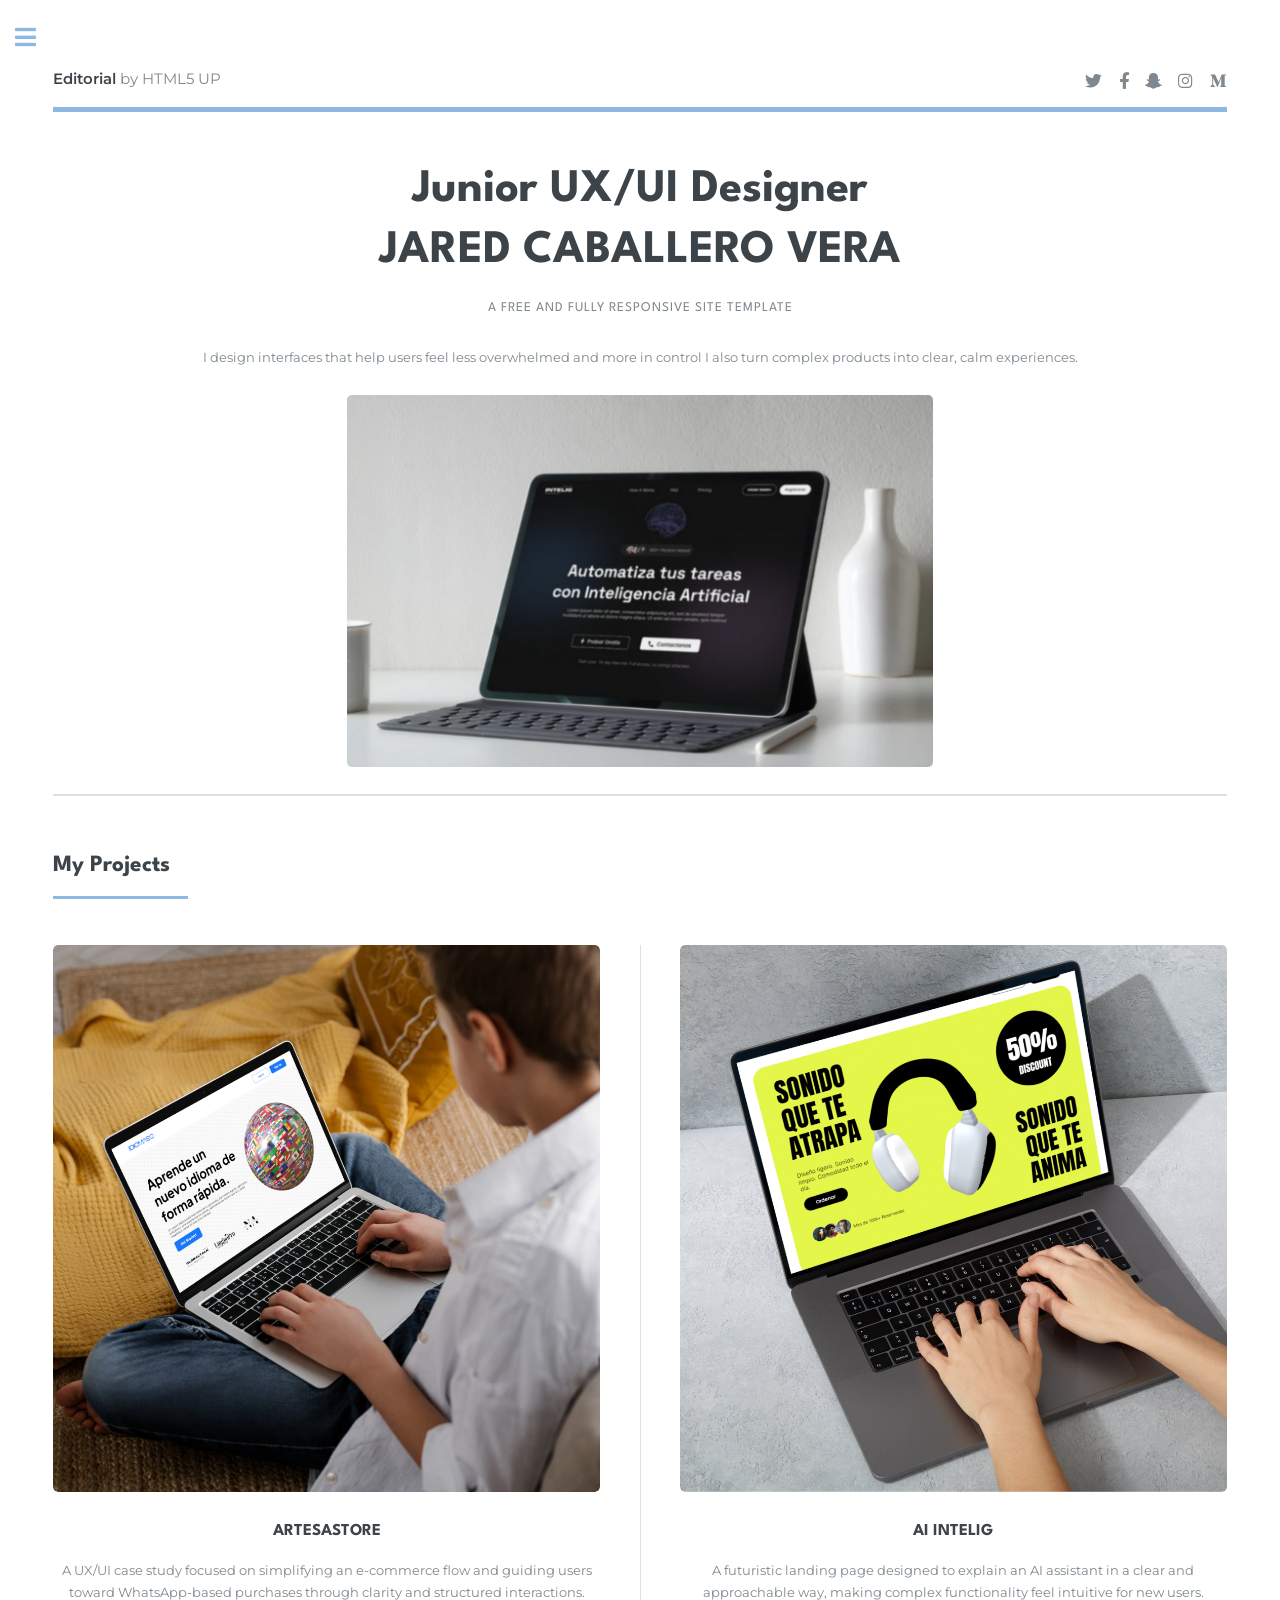
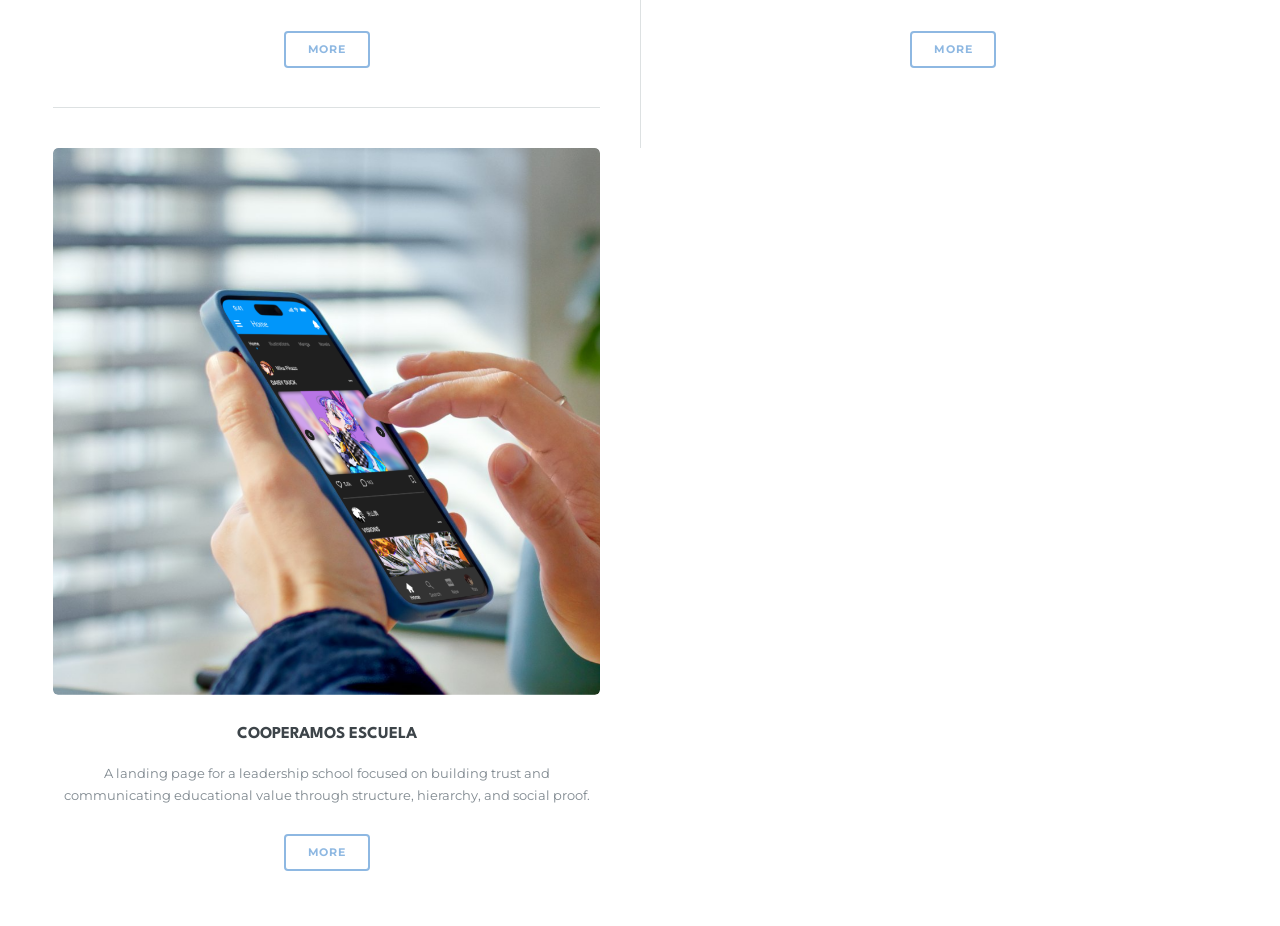
==== commit 3ac29dc7: "Update index.html" ====
--- a/index.html
+++ b/index.html
@@ -63,26 +63,26 @@
 									<div class="posts">
 										<article>
 											<a href="#" class="image"><img src="images/Imagen1.png" alt="" /></a>
-											<h3>Artesastore</h3>
+											<h3>ARTESASTORE</h3>
 											<p>A UX/UI case study focused on simplifying an e-commerce flow and guiding users toward WhatsApp-based purchases through clarity and structured interactions.</p>
 											<ul class="actions">
-												<li><a href="#" class="button">More</a></li>
+												<li><a href=https://purascss.github.io/PortfolioPuras/generic.html class="button">More</a></li>
 											</ul>
 										</article>
 										<article>
 											<a href="#" class="image"><img src="images/Imagen2.png" alt="" /></a>
-											<h3>AI Intelig</h3>
+											<h3>AI INTELIG</h3>
 											<p>A futuristic landing page designed to explain an AI assistant in a clear and approachable way, making complex functionality feel intuitive for new users.</p>
 											<ul class="actions">
-												<li><a href="#" class="button">More</a></li>
+												<li><a href=https://purascss.github.io/PortfolioPuras/Ai%20Intelig.html class="button">More</a></li>
 											</ul>
 										</article>
 										<article>
 											<a href="#" class="image"><img src="images/Imagen3.png" alt="" /></a>
-											<h3>Cooperamos Escuela</h3>
+											<h3>COOPERAMOS ESCUELA</h3>
 											<p>A landing page for a leadership school focused on building trust and communicating educational value through structure, hierarchy, and social proof.</p>
 											<ul class="actions">
-												<li><a href="#" class="button">More</a></li>
+												<li><a href=https://purascss.github.io/PortfolioPuras/CooEsc.html class="button">More</a></li>
 											</ul>
 										</article>
 
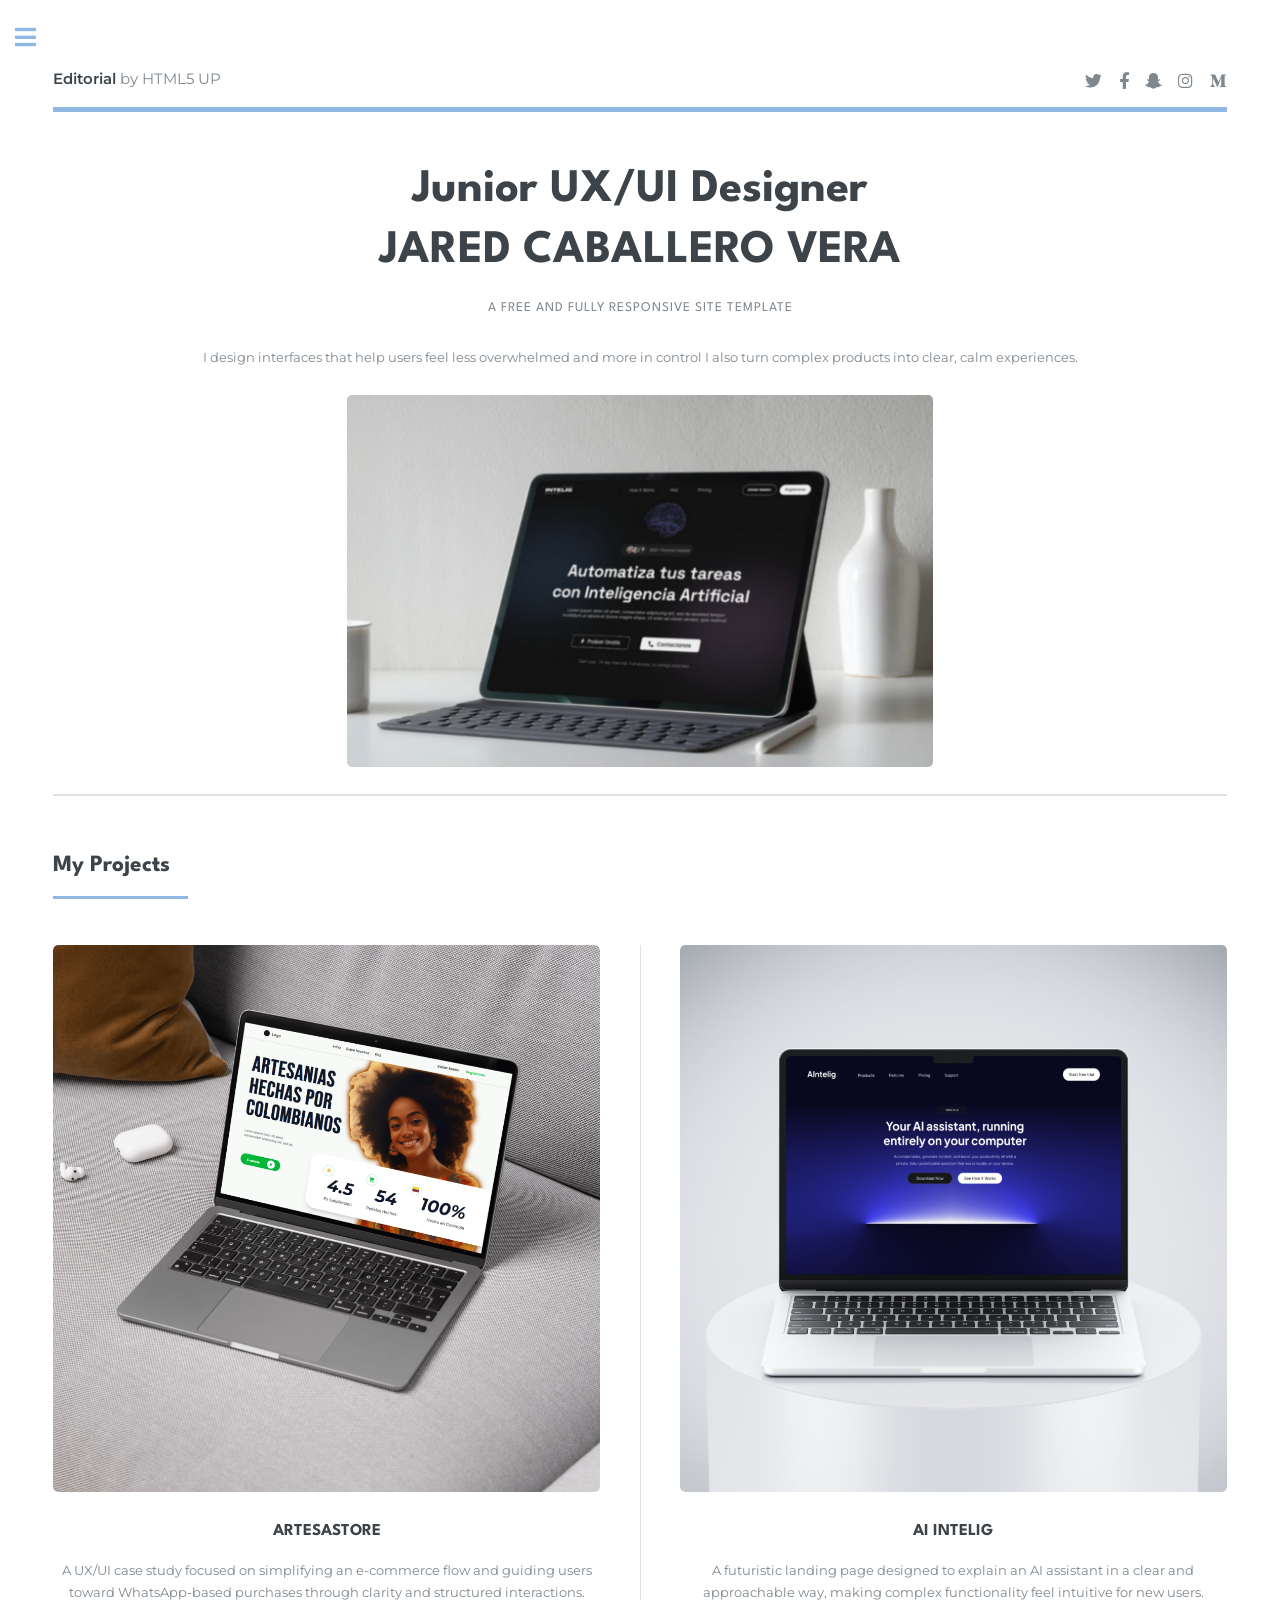
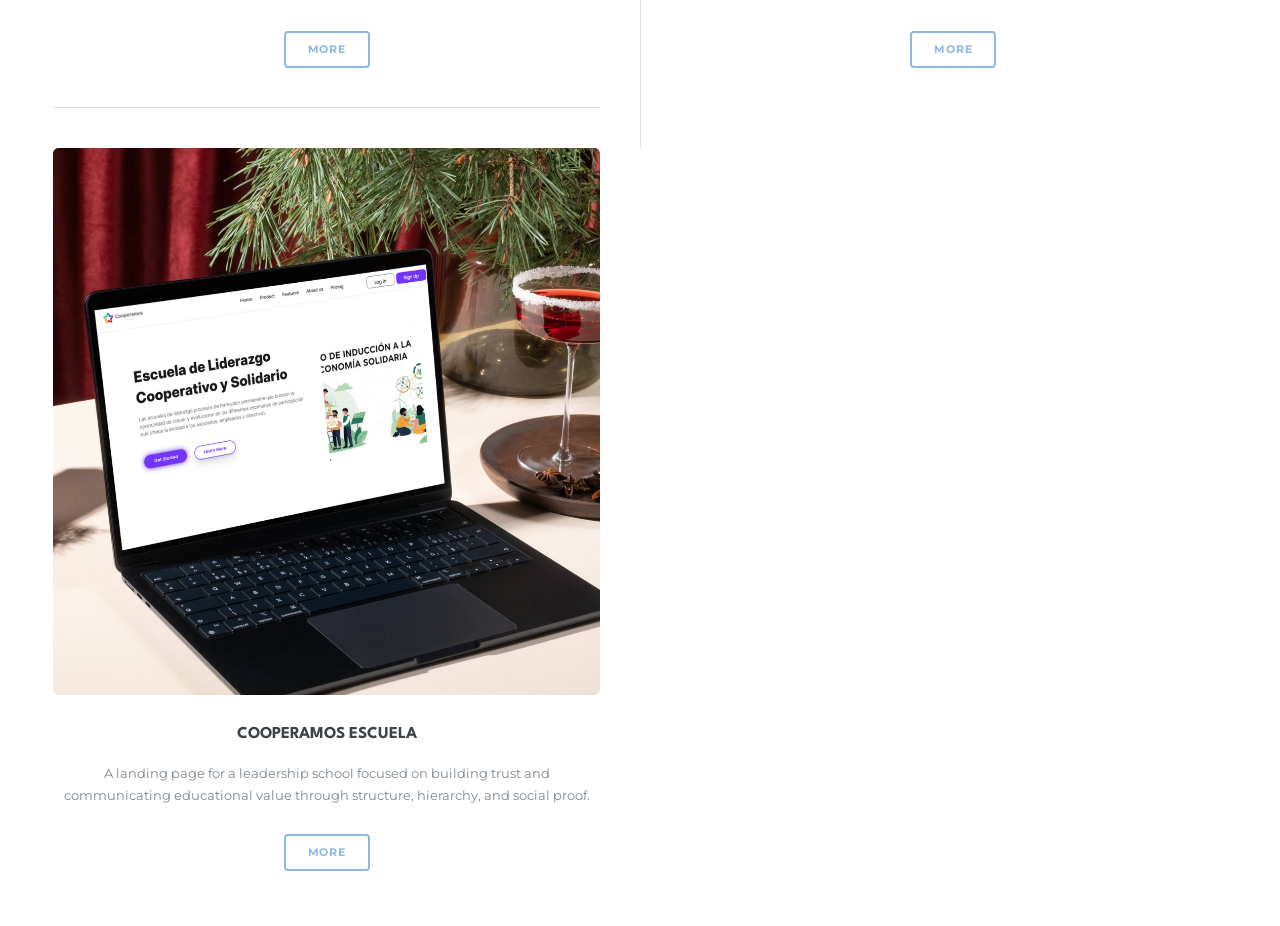
==== commit da792262: "Update index.html" ====
--- a/index.html
+++ b/index.html
@@ -62,7 +62,7 @@
 									</header>
 									<div class="posts">
 										<article>
-											<a href="#" class="image"><img src="images/Imagen1.png" alt="" /></a>
+											<a href="#" class="image"><img src="images/ArtesaMockup.png" alt="" /></a>
 											<h3>ARTESASTORE</h3>
 											<p>A UX/UI case study focused on simplifying an e-commerce flow and guiding users toward WhatsApp-based purchases through clarity and structured interactions.</p>
 											<ul class="actions">
@@ -70,7 +70,7 @@
 											</ul>
 										</article>
 										<article>
-											<a href="#" class="image"><img src="images/Imagen2.png" alt="" /></a>
+											<a href="#" class="image"><img src="images/AInteligMockup.png" alt="" /></a>
 											<h3>AI INTELIG</h3>
 											<p>A futuristic landing page designed to explain an AI assistant in a clear and approachable way, making complex functionality feel intuitive for new users.</p>
 											<ul class="actions">
@@ -78,7 +78,7 @@
 											</ul>
 										</article>
 										<article>
-											<a href="#" class="image"><img src="images/Imagen3.png" alt="" /></a>
+											<a href="#" class="image"><img src="images/CooEscMockUp.png" alt="" /></a>
 											<h3>COOPERAMOS ESCUELA</h3>
 											<p>A landing page for a leadership school focused on building trust and communicating educational value through structure, hierarchy, and social proof.</p>
 											<ul class="actions">
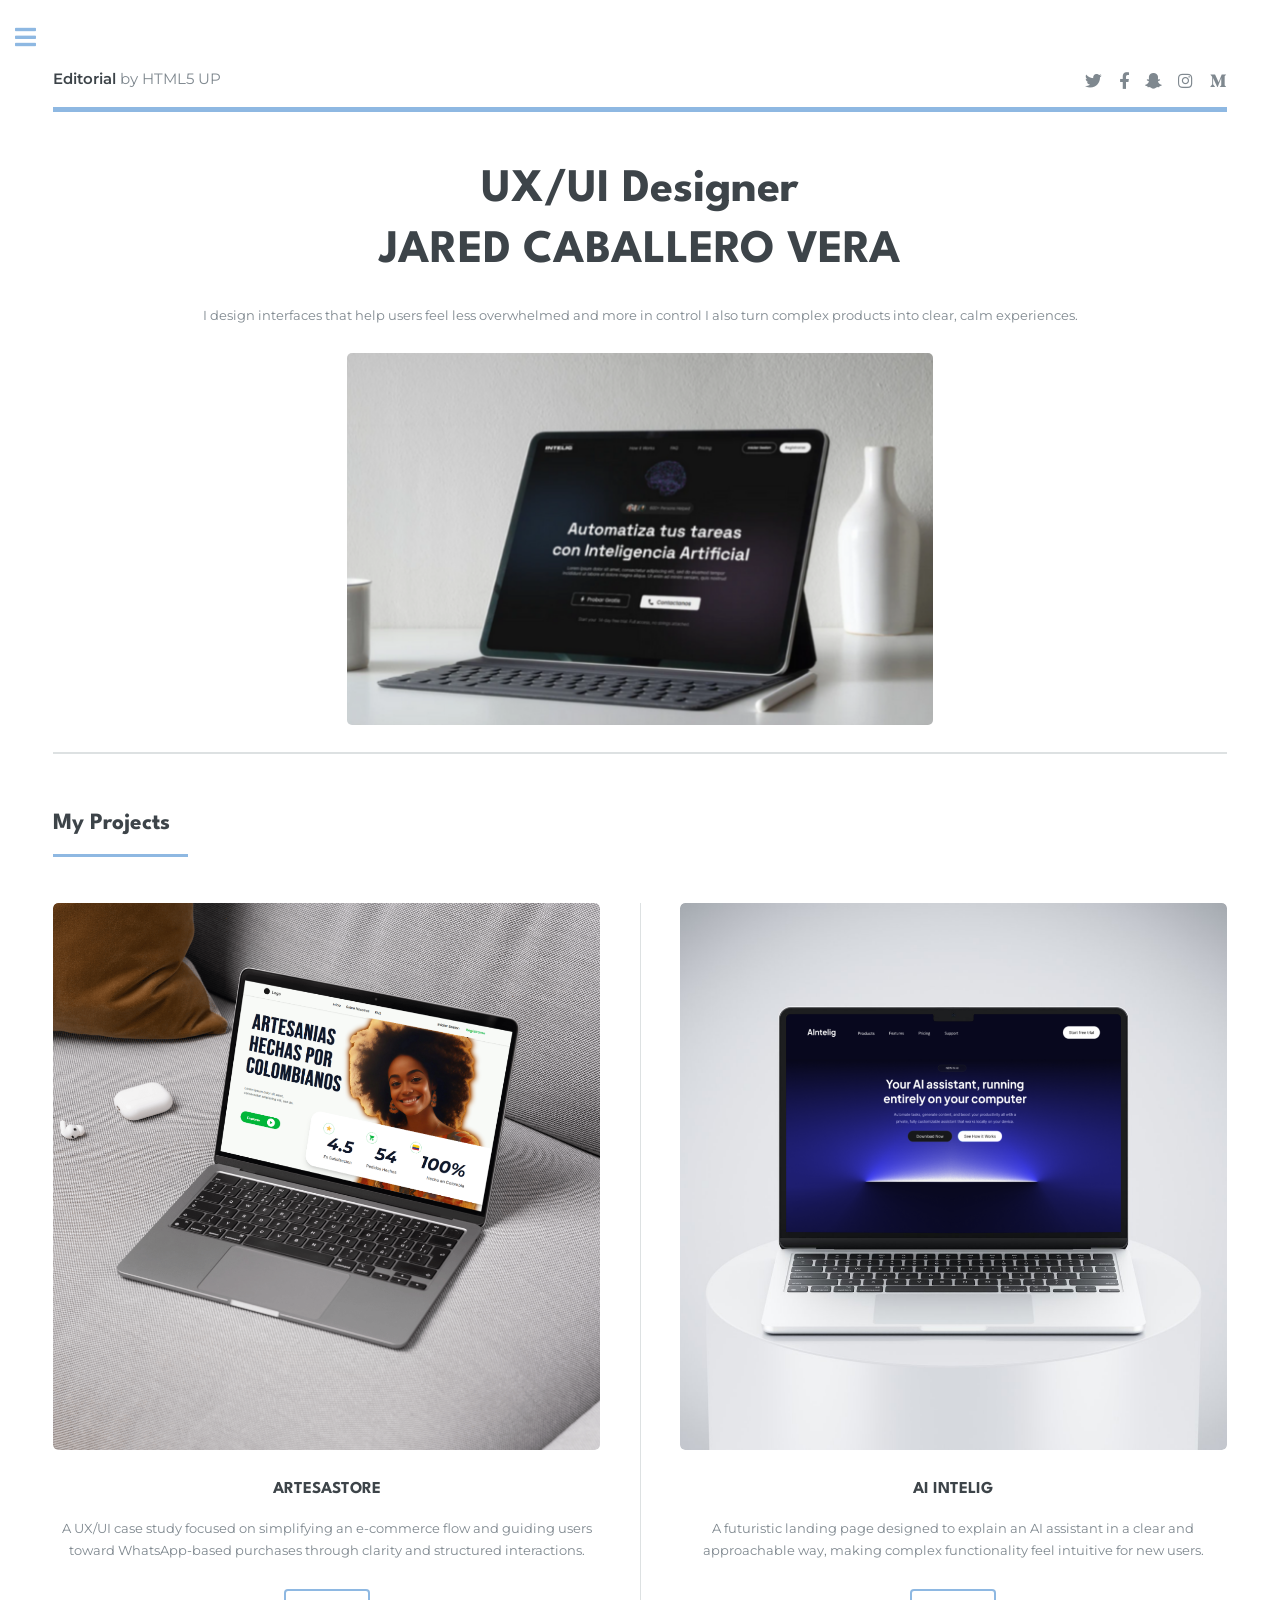
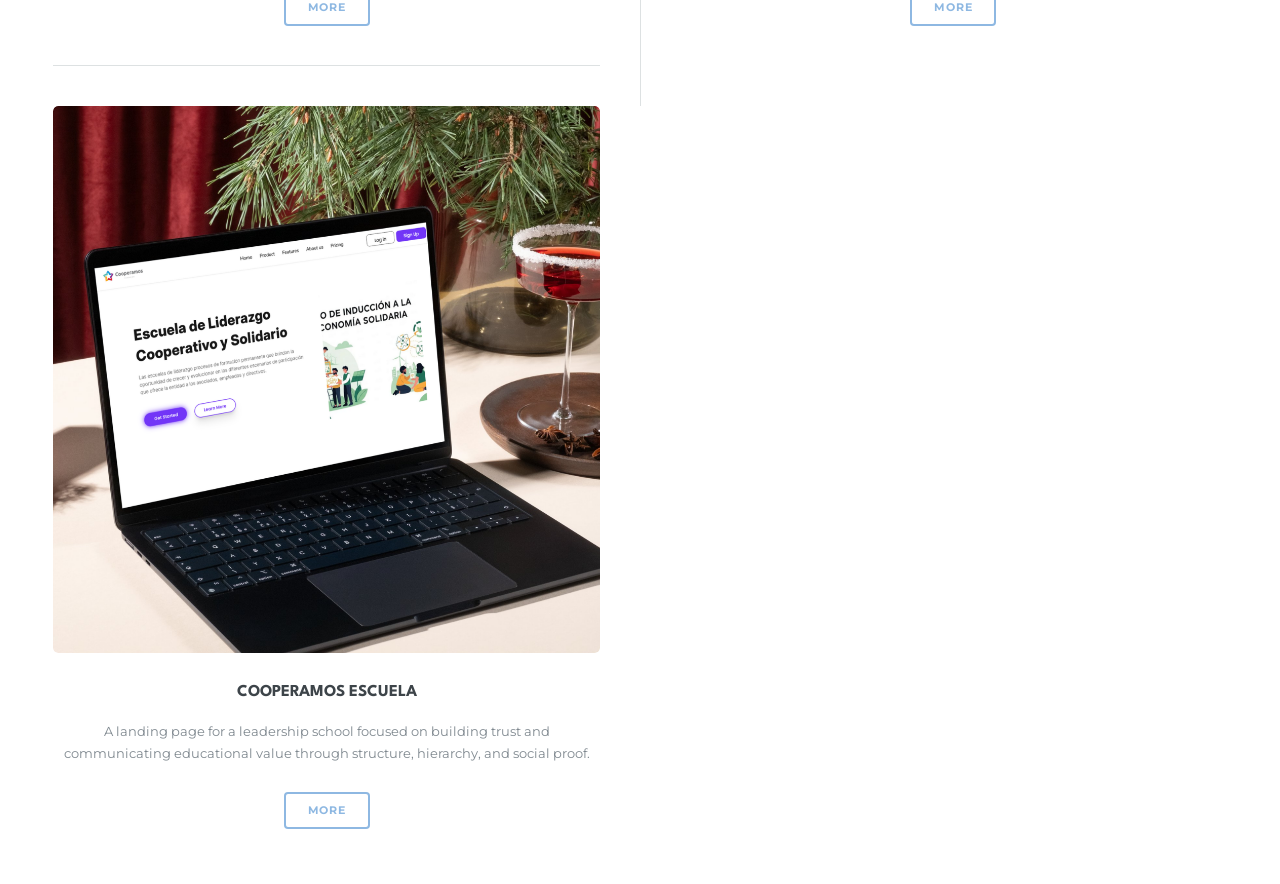
==== commit ff94b794: "Update index.html" ====
--- a/index.html
+++ b/index.html
@@ -6,7 +6,7 @@
 -->
 <html>
 	<head>
-		<title>Editorial by HTML5 UP</title>
+		<title>Jared Caballero | UX/UI Designer</title>
 		<meta charset="utf-8" />
 		<meta name="viewport" content="width=device-width, initial-scale=1, user-scalable=no" />
 		<link rel="stylesheet" href="assets/css/main.css" />
@@ -36,9 +36,8 @@
 								<section id="banner">
 									<div class="content">
 										<header>
-											<h1>Junior UX/UI Designer<br />
+											<h1>UX/UI Designer<br />
 											JARED CABALLERO VERA</h1>
-											<p>A free and fully responsive site template</p>
 										</header>
 										<p>I design interfaces that help users feel less overwhelmed and more in control I also turn complex products into clear, calm experiences.</p>
 
@@ -62,7 +61,7 @@
 									</header>
 									<div class="posts">
 										<article>
-											<a href="#" class="image"><img src="images/ArtesaMockup.png" alt="" /></a>
+											<a href=https://purascss.github.io/PortfolioPuras/generic.html class="image"><img src="images/ArtesaMockup.png" alt="" /></a>
 											<h3>ARTESASTORE</h3>
 											<p>A UX/UI case study focused on simplifying an e-commerce flow and guiding users toward WhatsApp-based purchases through clarity and structured interactions.</p>
 											<ul class="actions">
@@ -70,7 +69,7 @@
 											</ul>
 										</article>
 										<article>
-											<a href="#" class="image"><img src="images/AInteligMockup.png" alt="" /></a>
+											<a href=https://purascss.github.io/PortfolioPuras/Ai%20Intelig.html class="image"><img src="images/AInteligMockup.png" alt="" /></a>
 											<h3>AI INTELIG</h3>
 											<p>A futuristic landing page designed to explain an AI assistant in a clear and approachable way, making complex functionality feel intuitive for new users.</p>
 											<ul class="actions">
@@ -78,7 +77,7 @@
 											</ul>
 										</article>
 										<article>
-											<a href="#" class="image"><img src="images/CooEscMockUp.png" alt="" /></a>
+											<a href=https://purascss.github.io/PortfolioPuras/CooEsc.html class="image"><img src="images/CooEscMockUp.png" alt="" /></a>
 											<h3>COOPERAMOS ESCUELA</h3>
 											<p>A landing page for a leadership school focused on building trust and communicating educational value through structure, hierarchy, and social proof.</p>
 											<ul class="actions">
--- a/assets/css/main.css
+++ b/assets/css/main.css
@@ -2317,10 +2317,16 @@
     border-radius: 16px;
 }
 
-.overview-image img {
+.overview-image {
+    display: flex;
+    justify-content: center;
+}
+
+.overview-image img { 
     width: 100%;
+    max-width: 900px;
     height: auto;
-	border-radius: 10px;
+    border-radius: 10px;
 }
 
 .overview-text {
